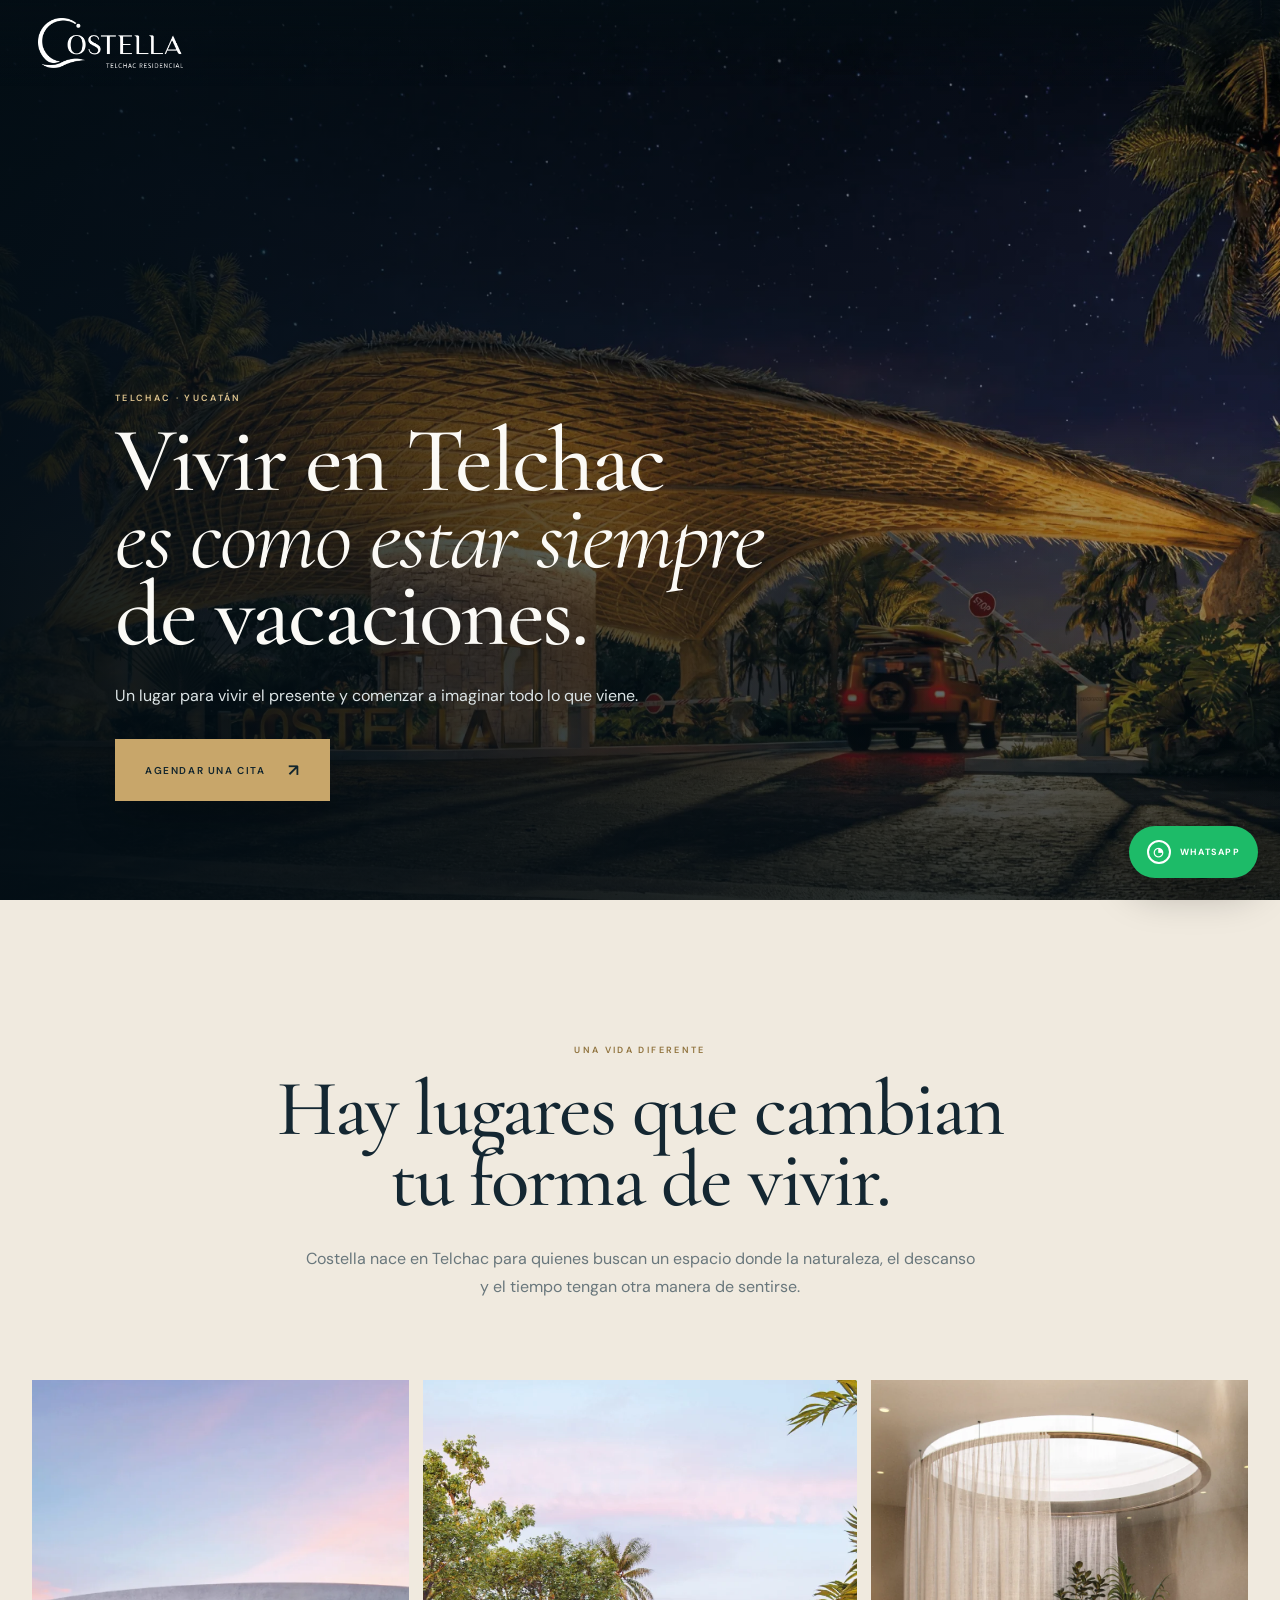
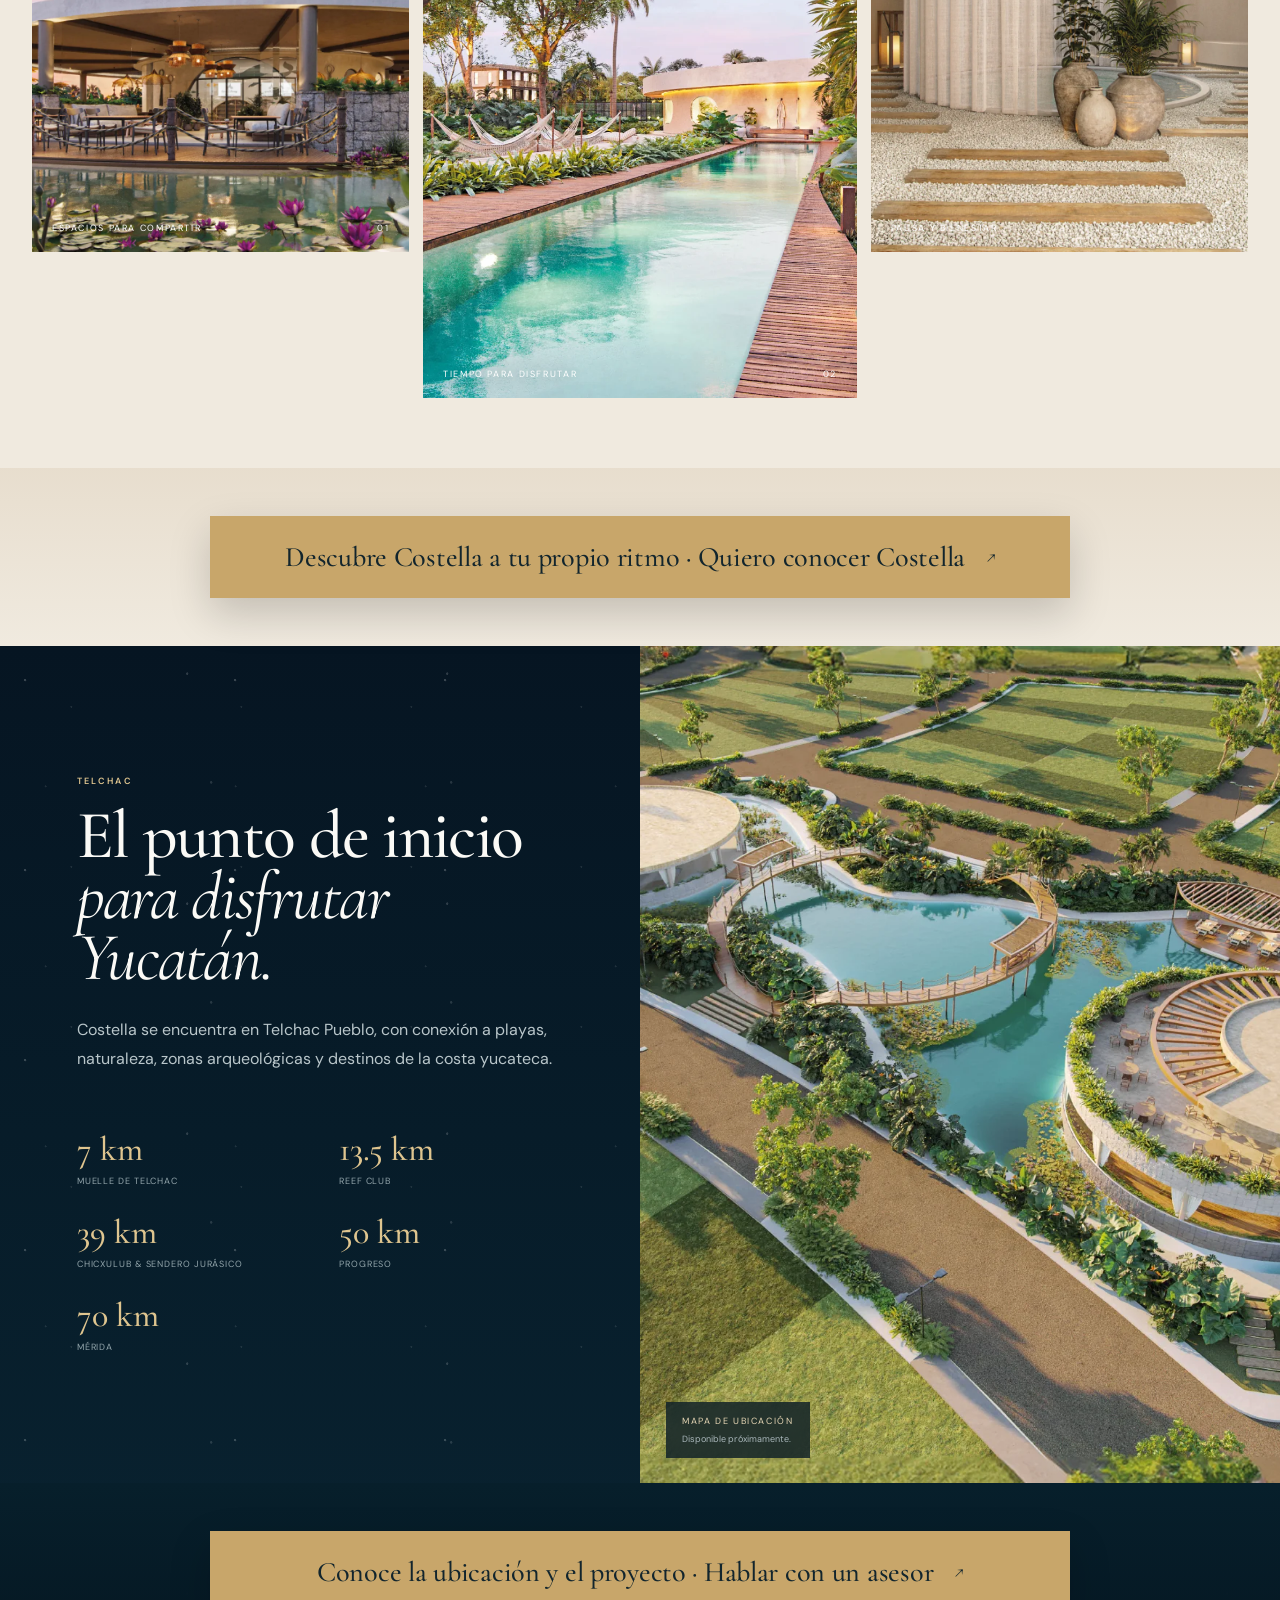
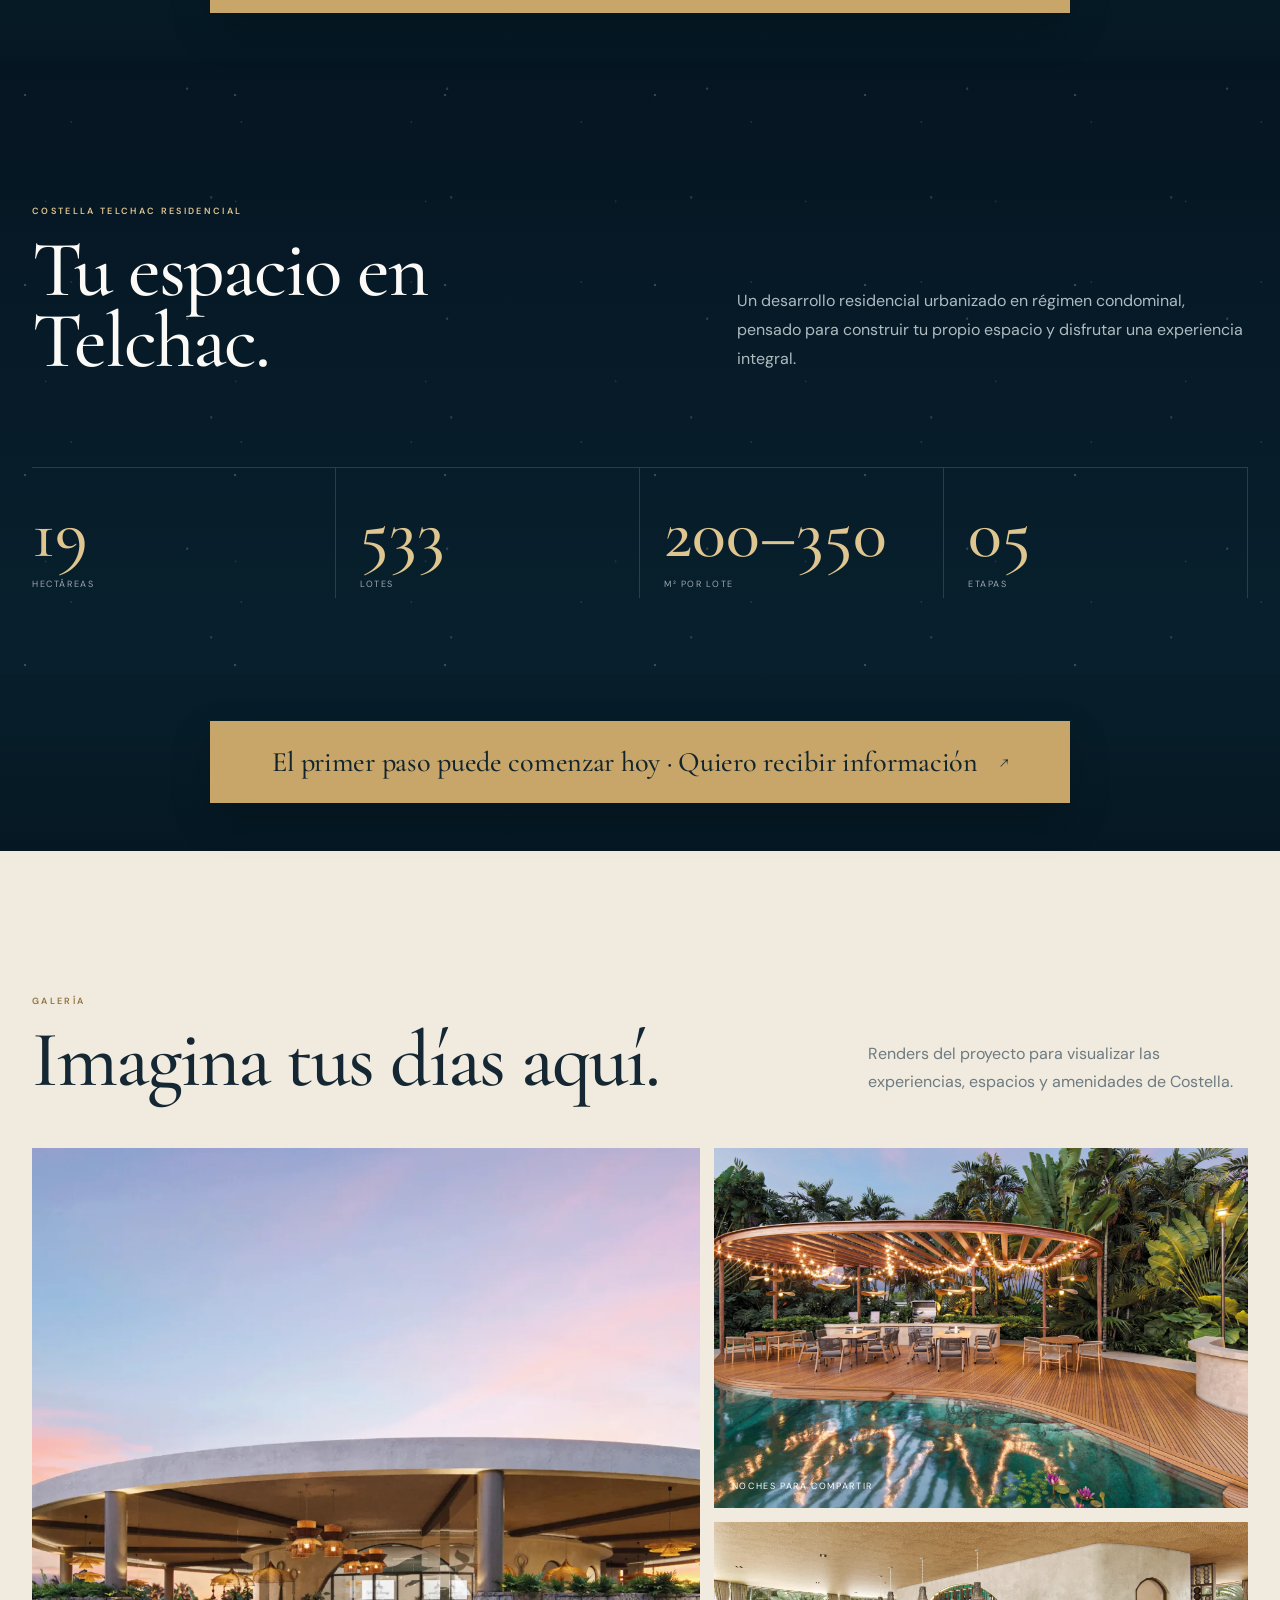
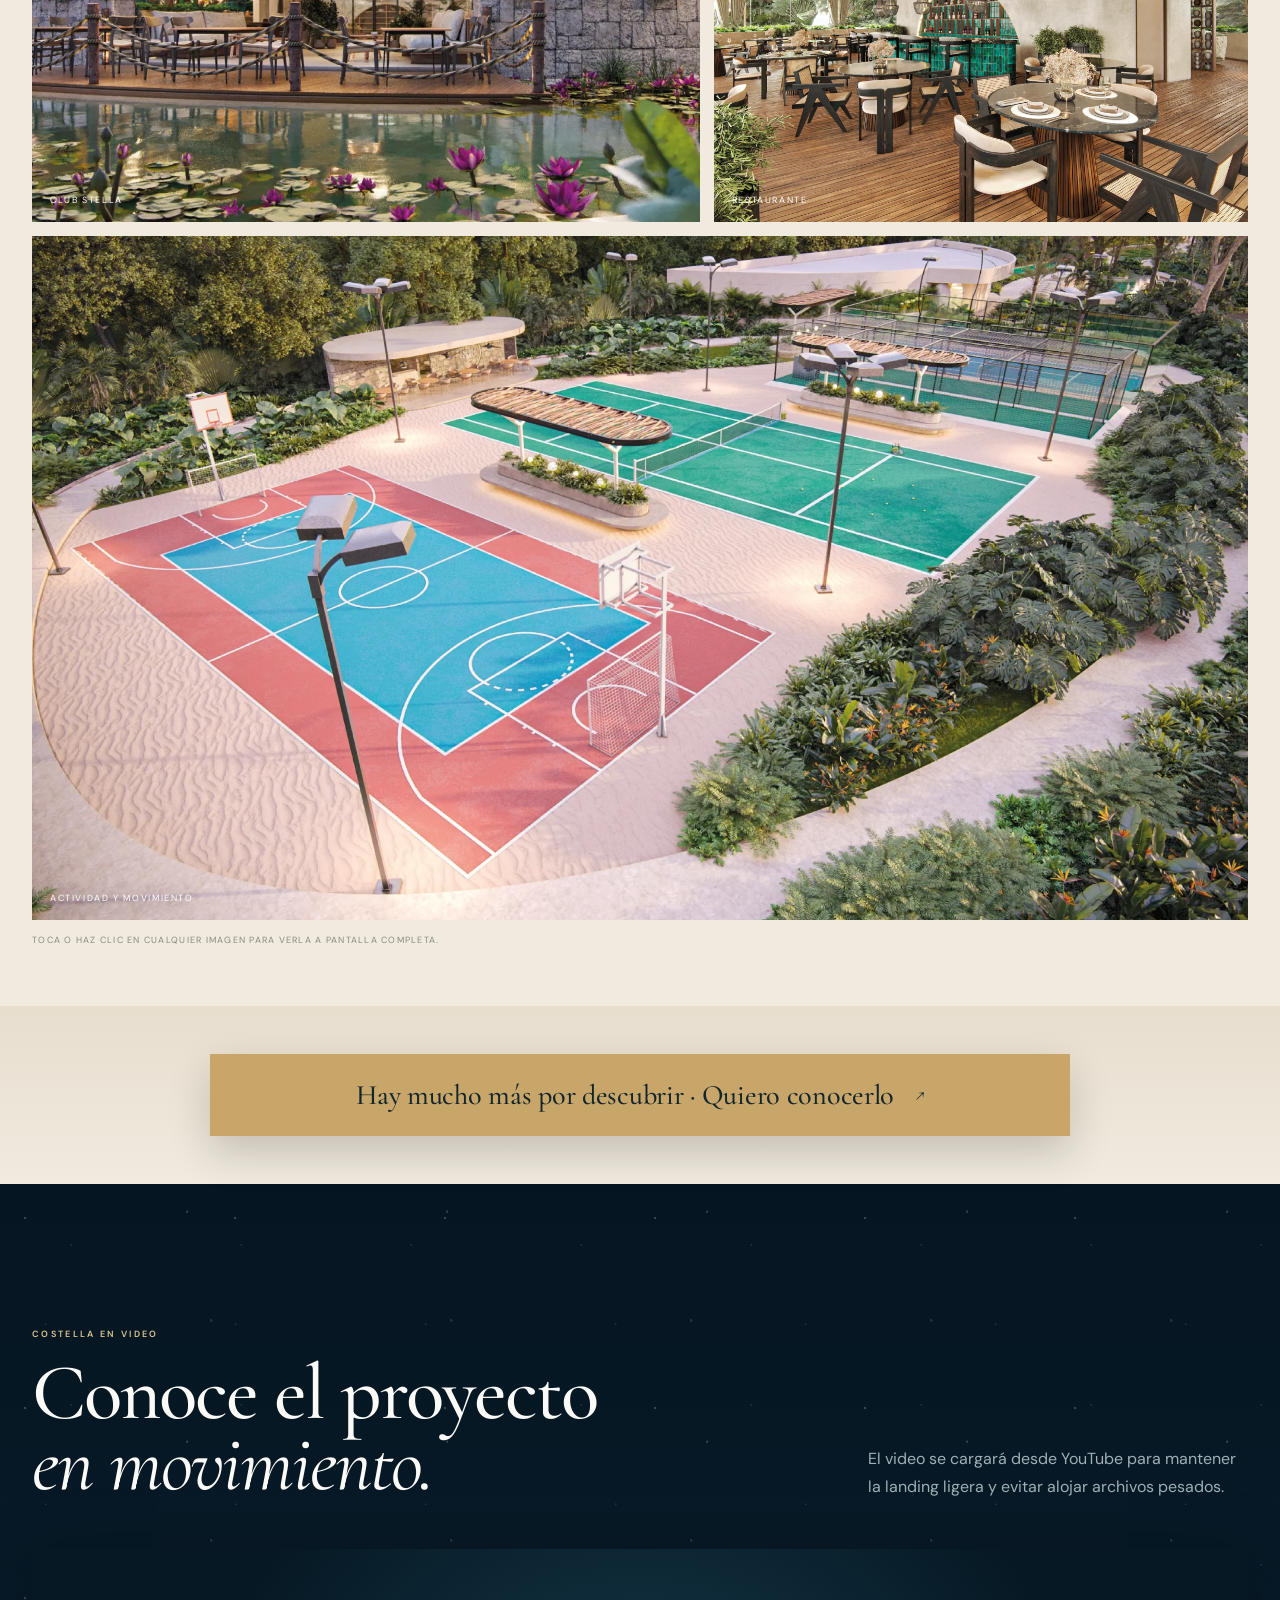
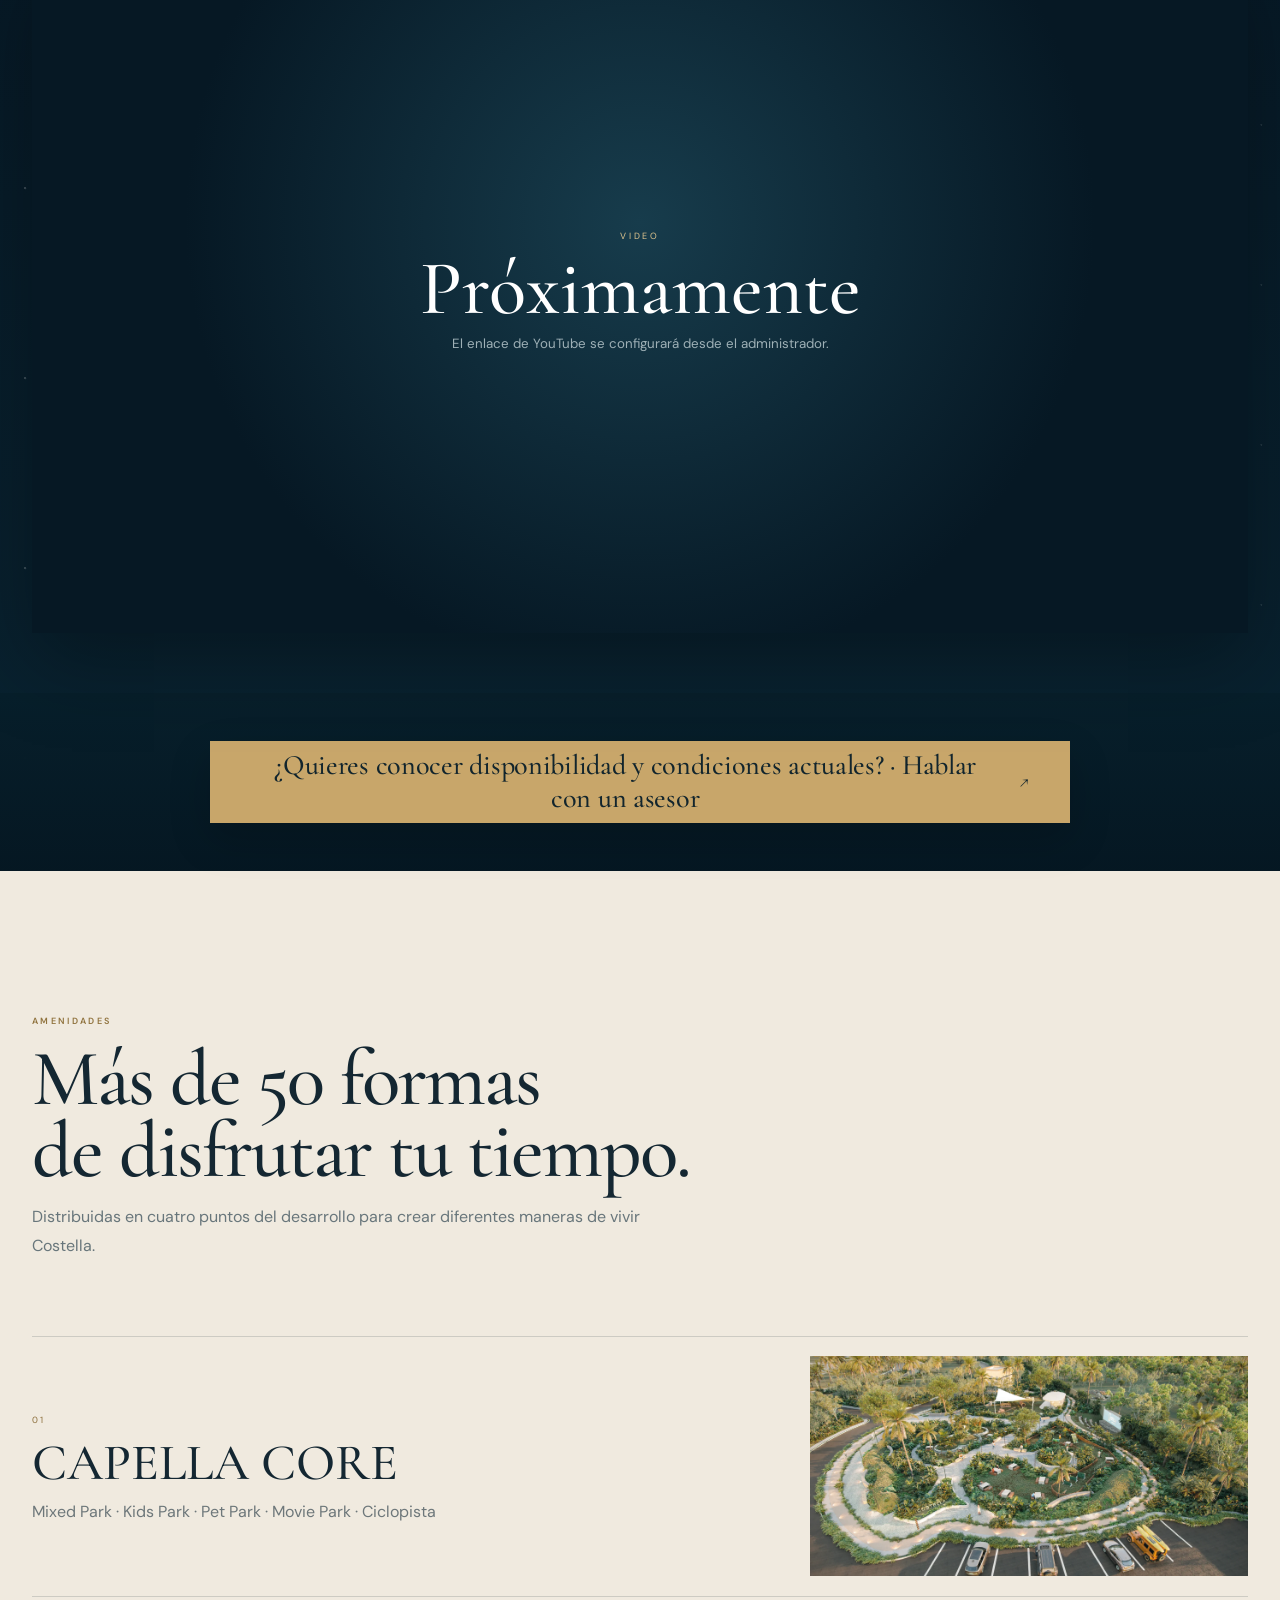
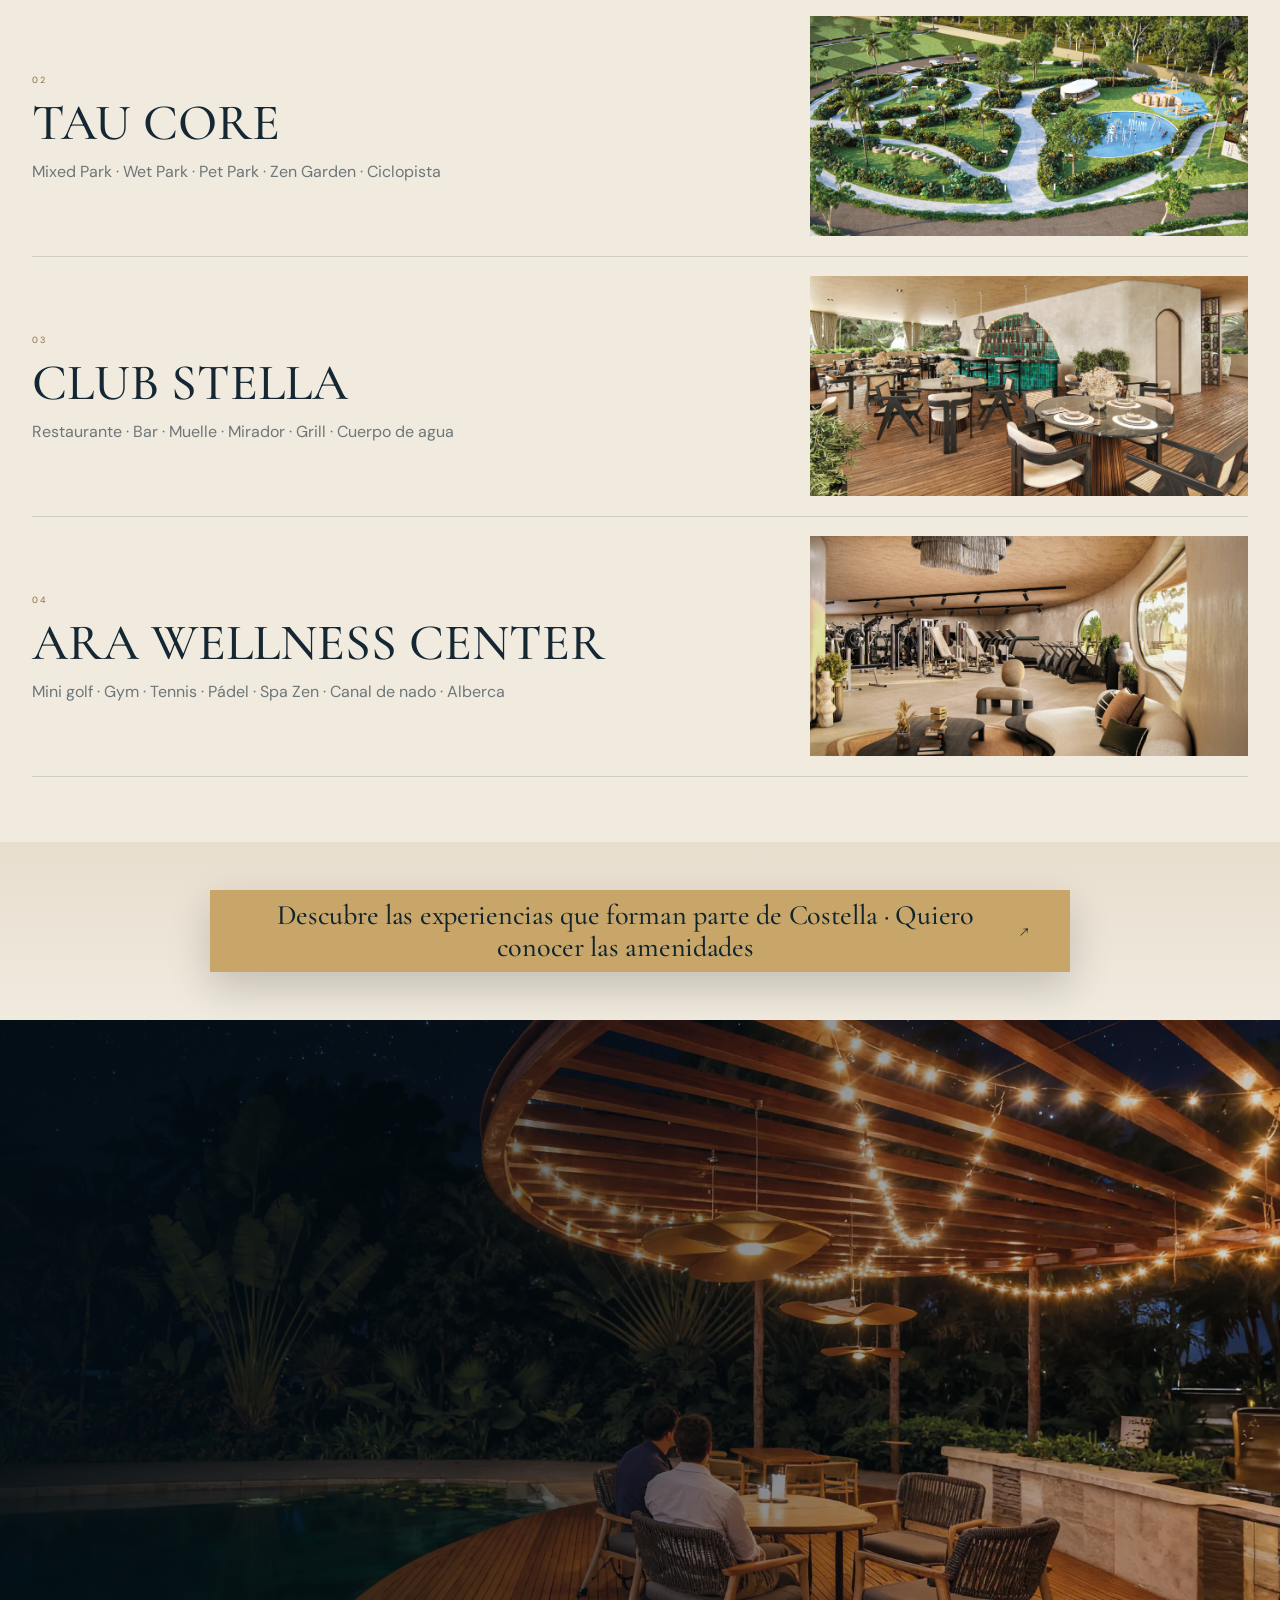
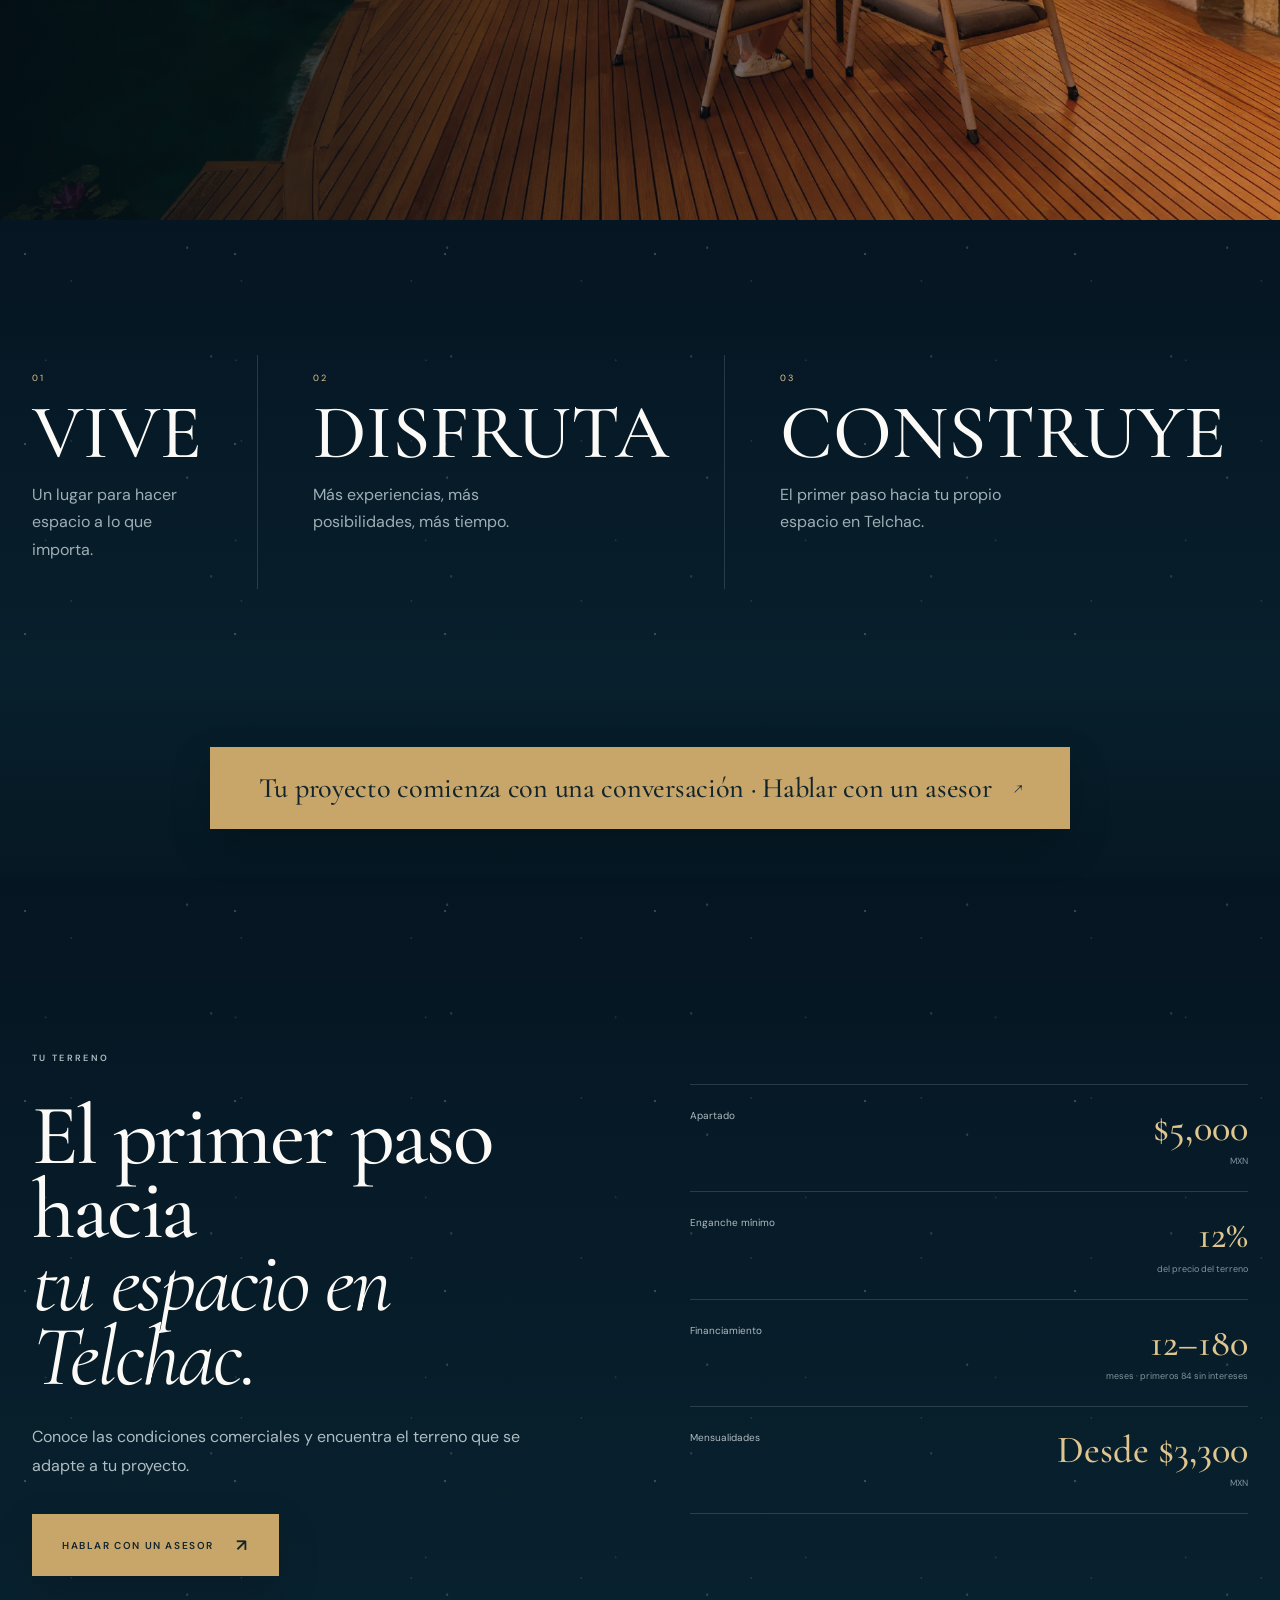
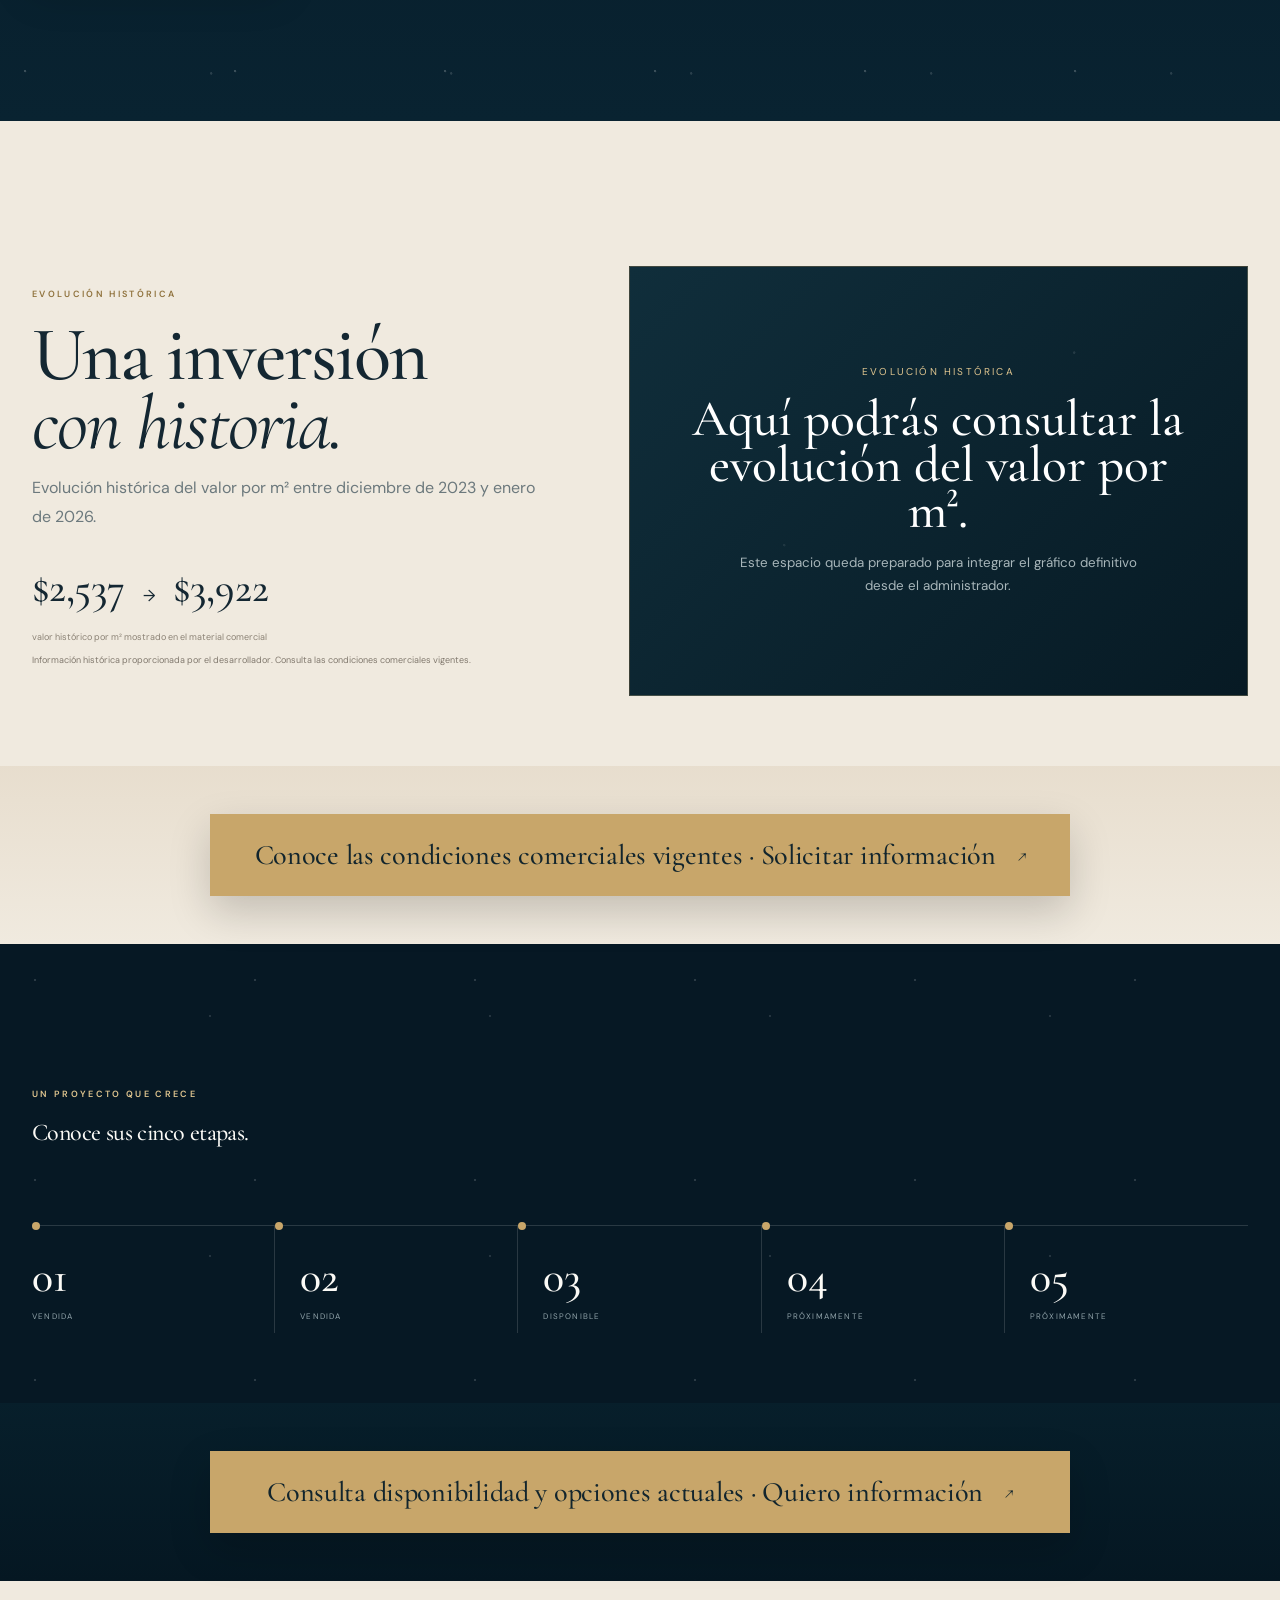
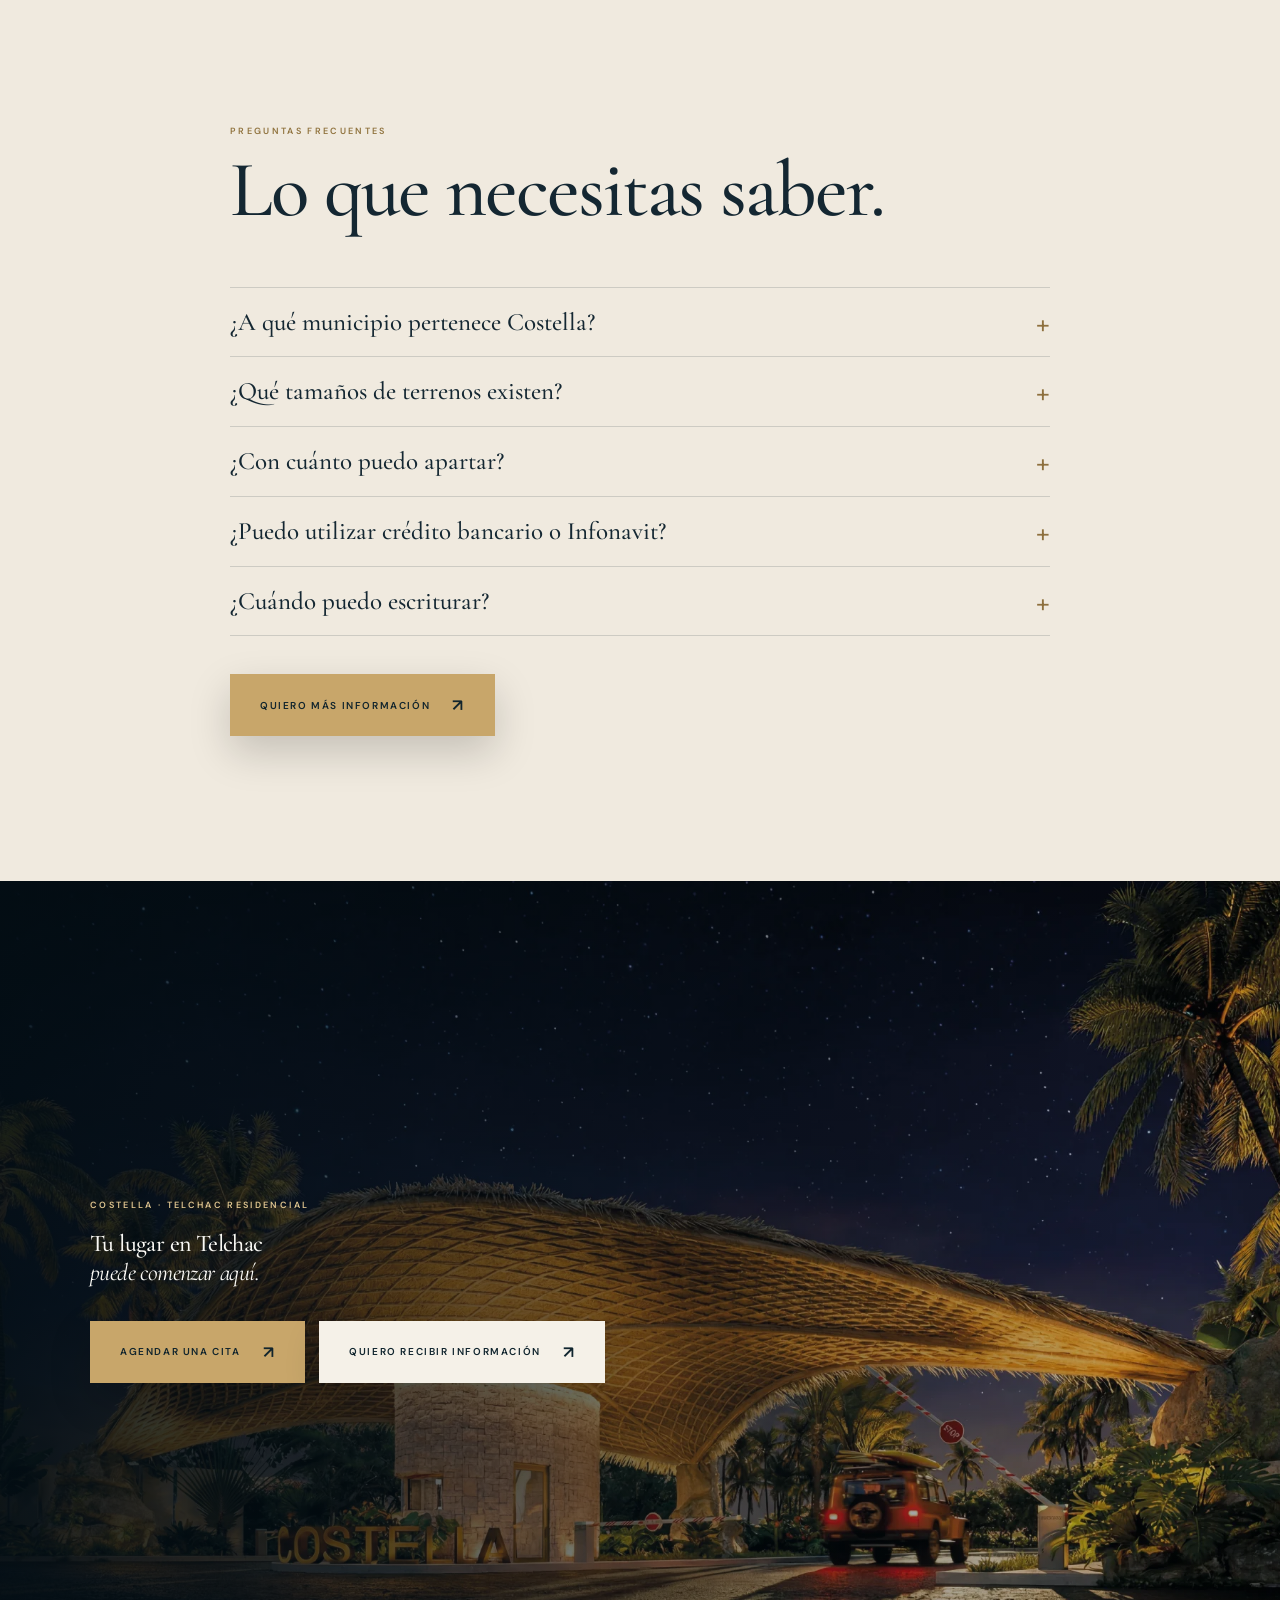
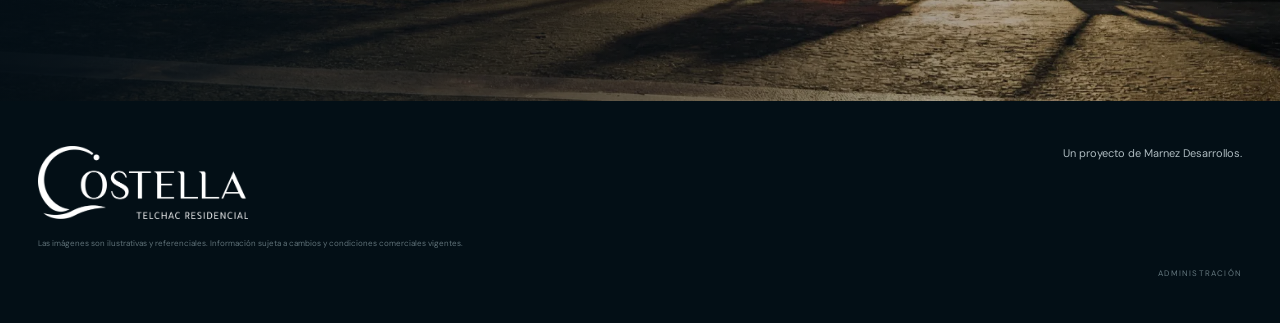
==== site/index.html @ 87e4d296 "Costella V5" ====
<!doctype html>
<html lang="es">
<head>
<meta charset="utf-8">
<meta name="viewport" content="width=device-width, initial-scale=1">
<meta name="description" content="Costella Telchac Residencial — un proyecto residencial en Telchac, Yucatán.">
<title>Costella · Telchac Residencial</title>
<link rel="preconnect" href="https://fonts.googleapis.com">
<link rel="preconnect" href="https://fonts.gstatic.com" crossorigin>
<link href="https://fonts.googleapis.com/css2?family=Cormorant+Garamond:wght@400;500;600&family=DM+Sans:wght@400;500;600&display=swap" rel="stylesheet">
<link rel="stylesheet" href="css/style.css">
</head>
<body>
<header class="site-header" id="header">
  <a class="brand-logo" href="#top" aria-label="Costella inicio"><img src="assets/brand/costella-logo-white.png" alt="Costella Telchac Residencial"></a>
</header>

<main id="top">
  <section class="hero section-night">
    <img class="hero-media" src="assets/renders/entrada-nocturna.webp" alt="Entrada de Costella al anochecer">
    <div class="hero-shade"></div>
    <div class="hero-content reveal">
      <p class="eyebrow">TELCHAC · YUCATÁN</p>
      <h1>Vivir en Telchac<br><em>es como estar siempre</em><br>de vacaciones.</h1>
      <p class="lead">Un lugar para vivir el presente y comenzar a imaginar todo lo que viene.</p>
      <button class="hero-cta js-book">AGENDAR UNA CITA <span>↗</span></button>
    </div>
    <div class="scroll-note">DESLIZA <span>↓</span></div>
  </section>

  <section class="editorial section-cream" id="intro">
    <div class="container intro-copy reveal">
      <p class="eyebrow dark">UNA VIDA DIFERENTE</p>
      <h2>Hay lugares que cambian<br>tu forma de vivir.</h2>
      <p>Costella nace en Telchac para quienes buscan un espacio donde la naturaleza, el descanso y el tiempo tengan otra manera de sentirse.</p>
    </div>
    <div class="image-strip container">
      <figure class="image-card"><img class="lightboxable" src="assets/renders/club-stella.webp" alt="Club Stella"><figcaption>ESPACIOS PARA COMPARTIR <span>01</span></figcaption></figure>
      <figure class="image-card tall"><img class="lightboxable" src="assets/renders/wet-park.webp" alt="Wet Park"><figcaption>TIEMPO PARA DISFRUTAR <span>02</span></figcaption></figure>
      <figure class="image-card"><img class="lightboxable" src="assets/renders/spa.webp" alt="Spa Zen"><figcaption>PAUSA Y BIENESTAR <span>03</span></figcaption></figure>
    </div>
    <div class="section-cta light-cta"><button class="cta-primary cta-full js-book">Descubre Costella a tu propio ritmo · Quiero conocer Costella <span>↗</span></button></div>
  </section>

  <section class="location section-night" id="telchac">
    <div class="location-copy reveal">
      <p class="eyebrow">TELCHAC</p>
      <h2>El punto de inicio<br><em>para disfrutar Yucatán.</em></h2>
      <p>Costella se encuentra en Telchac Pueblo, con conexión a playas, naturaleza, zonas arqueológicas y destinos de la costa yucateca.</p>
      <div class="distances">
        <div><strong>7 km</strong><span>Muelle de Telchac</span></div>
        <div><strong>13.5 km</strong><span>Reef Club</span></div>
        <div><strong>39 km</strong><span>Chicxulub & Sendero Jurásico</span></div>
        <div><strong>50 km</strong><span>Progreso</span></div>
        <div><strong>70 km</strong><span>Mérida</span></div>
      </div>
    </div>
    <div class="location-visual"><img class="lightboxable" src="assets/renders/club-stella-aerea.webp" alt="Vista aérea de Costella y Club Stella"><div class="pending-label">MAPA DE UBICACIÓN<br><small>Disponible próximamente.</small></div></div>
    <div class="section-cta dark-cta"><button class="cta-primary cta-full js-book">Conoce la ubicación y el proyecto · Hablar con un asesor <span>↗</span></button></div>
  </section>

  <section class="project section-night" id="costella">
    <div class="container reveal">
      <div class="project-heading"><div><p class="eyebrow">COSTELLA TELCHAC RESIDENCIAL</p><h2>Tu espacio en Telchac.</h2></div><p>Un desarrollo residencial urbanizado en régimen condominal, pensado para construir tu propio espacio y disfrutar una experiencia integral.</p></div>
      <div class="stat-grid">
        <div><strong>19</strong><span>HECTÁREAS</span></div><div><strong>533</strong><span>LOTES</span></div><div><strong>200–350</strong><span>M² POR LOTE</span></div><div><strong>05</strong><span>ETAPAS</span></div>
      </div>
    </div>
    <div class="section-cta dark-cta"><button class="cta-primary cta-full js-book">El primer paso puede comenzar hoy · Quiero recibir información <span>↗</span></button></div>
  </section>

  <section class="gallery section-cream" id="galeria">
    <div class="container reveal">
      <div class="section-head"><div><p class="eyebrow dark">GALERÍA</p><h2>Imagina tus días aquí.</h2></div><p>Renders del proyecto para visualizar las experiencias, espacios y amenidades de Costella.</p></div>
      <div class="gallery-grid">
        <figure class="gallery-item large"><img class="lightboxable" src="assets/renders/club-stella.webp" alt="Club Stella"><figcaption>CLUB STELLA</figcaption></figure>
        <figure class="gallery-item"><img class="lightboxable" src="assets/renders/grill-nocturno.webp" alt="Área de grill nocturna"><figcaption>NOCHES PARA COMPARTIR</figcaption></figure>
        <figure class="gallery-item"><img class="lightboxable" src="assets/renders/restaurante.webp" alt="Restaurante"><figcaption>RESTAURANTE</figcaption></figure>
        <figure class="gallery-item wide"><img class="lightboxable" src="assets/renders/deportes.webp" alt="Áreas deportivas"><figcaption>ACTIVIDAD Y MOVIMIENTO</figcaption></figure>
      </div>
      <p class="image-hint">Toca o haz clic en cualquier imagen para verla a pantalla completa.</p>
    </div>
    <div class="section-cta light-cta"><button class="cta-primary cta-full js-book">Hay mucho más por descubrir · Quiero conocerlo <span>↗</span></button></div>
  </section>

  <section class="video-section section-night" id="video">
    <div class="container reveal">
      <div class="section-head video-head"><div><p class="eyebrow">COSTELLA EN VIDEO</p><h2>Conoce el proyecto<br><em>en movimiento.</em></h2></div><p>El video se cargará desde YouTube para mantener la landing ligera y evitar alojar archivos pesados.</p></div>
      <div class="video-frame" id="videoFrame"><div class="video-placeholder"><span>VIDEO</span><strong>Próximamente</strong><small>El enlace de YouTube se configurará desde el administrador.</small></div><iframe id="youtubeFrame" title="Costella Telchac Residencial" loading="lazy" allow="accelerometer; autoplay; clipboard-write; encrypted-media; gyroscope; picture-in-picture; web-share" allowfullscreen hidden></iframe></div>
    </div>
    <div class="section-cta dark-cta"><button class="cta-primary cta-full js-book">¿Quieres conocer disponibilidad y condiciones actuales? · Hablar con un asesor <span>↗</span></button></div>
  </section>

  <section class="amenities section-cream" id="amenidades">
    <div class="container reveal"><p class="eyebrow dark">AMENIDADES</p><h2>Más de 50 formas<br>de disfrutar tu tiempo.</h2><p class="max-copy">Distribuidas en cuatro puntos del desarrollo para crear diferentes maneras de vivir Costella.</p>
      <div class="amenity-list">
        <article><div><span>01</span><h3>CAPELLA CORE</h3><p>Mixed Park · Kids Park · Pet Park · Movie Park · Ciclopista</p></div><img class="lightboxable" src="assets/renders/capella.webp" alt="Capella Core"></article>
        <article><div><span>02</span><h3>TAU CORE</h3><p>Mixed Park · Wet Park · Pet Park · Zen Garden · Ciclopista</p></div><img class="lightboxable" src="assets/renders/tau.webp" alt="Tau Core"></article>
        <article><div><span>03</span><h3>CLUB STELLA</h3><p>Restaurante · Bar · Muelle · Mirador · Grill · Cuerpo de agua</p></div><img class="lightboxable" src="assets/renders/restaurante.webp" alt="Club Stella restaurante"></article>
        <article><div><span>04</span><h3>ARA WELLNESS CENTER</h3><p>Mini golf · Gym · Tennis · Pádel · Spa Zen · Canal de nado · Alberca</p></div><img class="lightboxable" src="assets/renders/gym.webp" alt="Ara Wellness Center"></article>
      </div>
    </div>
    <div class="section-cta light-cta"><button class="cta-primary cta-full js-book">Descubre las experiencias que forman parte de Costella · Quiero conocer las amenidades <span>↗</span></button></div>
  </section>

  <section class="feature section-image" id="club-stella">
    <img src="assets/renders/club-nocturno.webp" alt="Club Stella de noche" class="feature-media">
    <div class="feature-overlay"></div><div class="feature-content reveal"><p class="eyebrow">CLUB STELLA</p><h2>Donde los momentos<br><em>se encuentran.</em></h2><p>Restaurante, bar, muelle, mirador, grill y un cuerpo de agua de 2,330 m².</p><button class="cta-primary js-book">QUIERO CONOCERLO <span>↗</span></button></div>
  </section>

  <section class="three-words section-night"><div class="container three-grid"><div class="word"><span>01</span><h3>VIVE</h3><p>Un lugar para hacer espacio a lo que importa.</p></div><div class="word"><span>02</span><h3>DISFRUTA</h3><p>Más experiencias, más posibilidades, más tiempo.</p></div><div class="word"><span>03</span><h3>CONSTRUYE</h3><p>El primer paso hacia tu propio espacio en Telchac.</p></div></div><div class="section-cta dark-cta"><button class="cta-primary cta-full js-book">Tu proyecto comienza con una conversación · Hablar con un asesor <span>↗</span></button></div></section>

  <section class="commercial section-night" id="terreno"><div class="container commercial-grid"><div class="reveal"><p class="eyebrow">TU TERRENO</p><h2>El primer paso hacia<br><em>tu espacio en Telchac.</em></h2><p>Conoce las condiciones comerciales y encuentra el terreno que se adapte a tu proyecto.</p><button class="cta-primary js-book">HABLAR CON UN ASESOR <span>↗</span></button></div><div class="commercial-data reveal"><div><span>Apartado</span><strong>$5,000</strong><small>MXN</small></div><div><span>Enganche mínimo</span><strong>12%</strong><small>del precio del terreno</small></div><div><span>Financiamiento</span><strong>12–180</strong><small>meses · primeros 84 sin intereses</small></div><div><span>Mensualidades</span><strong>Desde $3,300</strong><small>MXN</small></div></div></div></section>

  <section class="history-section section-cream"><div class="container history-grid"><div class="reveal"><p class="eyebrow dark">EVOLUCIÓN HISTÓRICA</p><h2>Una inversión<br><em>con historia.</em></h2><p>Evolución histórica del valor por m² entre diciembre de 2023 y enero de 2026.</p><div class="history-values"><strong>$2,537</strong><span>→</span><strong>$3,922</strong><small>valor histórico por m² mostrado en el material comercial</small></div><p class="disclaimer">Información histórica proporcionada por el desarrollador. Consulta las condiciones comerciales vigentes.</p></div><div class="history-visual"><span>EVOLUCIÓN HISTÓRICA</span><strong>Aquí podrás consultar la evolución del valor por m².</strong><small>Este espacio queda preparado para integrar el gráfico definitivo desde el administrador.</small></div></div><div class="section-cta light-cta"><button class="cta-primary cta-full js-book">Conoce las condiciones comerciales vigentes · Solicitar información <span>↗</span></button></div></section>

  <section class="stages section-night"><div class="container reveal"><p class="eyebrow">UN PROYECTO QUE CRECE</p><h2>Conoce sus cinco etapas.</h2><div class="stage-line"><div><b>01</b><span>VENDIDA</span></div><div><b>02</b><span>VENDIDA</span></div><div><b>03</b><span>DISPONIBLE</span></div><div><b>04</b><span>PRÓXIMAMENTE</span></div><div><b>05</b><span>PRÓXIMAMENTE</span></div></div></div><div class="section-cta dark-cta"><button class="cta-primary cta-full js-book">Consulta disponibilidad y opciones actuales · Quiero información <span>↗</span></button></div></section>

  <section class="faq section-cream"><div class="container faq-inner"><p class="eyebrow dark">PREGUNTAS FRECUENTES</p><h2>Lo que necesitas saber.</h2><div class="faq-list">
    <details><summary>¿A qué municipio pertenece Costella?</summary><p>Al municipio de Telchac Pueblo.</p></details>
    <details><summary>¿Qué tamaños de terrenos existen?</summary><p>Desde 200 m² hasta 350 m².</p></details>
    <details><summary>¿Con cuánto puedo apartar?</summary><p>El apartado indicado en el material es de $5,000 MXN.</p></details>
    <details><summary>¿Puedo utilizar crédito bancario o Infonavit?</summary><p>El documento indica que la adquisición se realiza con recursos propios o mediante el financiamiento del proyecto.</p></details>
    <details><summary>¿Cuándo puedo escriturar?</summary><p>Una vez liquidado el terreno, de acuerdo con la información proporcionada.</p></details>
  </div><button class="cta-primary navy-cta js-book">QUIERO MÁS INFORMACIÓN <span>↗</span></button></div></section>

  <section class="closing section-image"><img src="assets/renders/entrada-nocturna.webp" alt="Entrada de Costella de noche" class="feature-media"><div class="feature-overlay"></div><div class="feature-content reveal"><p class="eyebrow">COSTELLA · TELCHAC RESIDENCIAL</p><h2>Tu lugar en Telchac<br><em>puede comenzar aquí.</em></h2><div class="closing-actions"><button class="cta-primary js-book">AGENDAR UNA CITA <span>↗</span></button><button class="cta-secondary js-book">QUIERO RECIBIR INFORMACIÓN <span>↗</span></button></div></div></section>
</main>

<footer class="footer"><div><img src="assets/brand/costella-logo-white.png" alt="Costella Telchac Residencial" class="footer-logo"></div><p>Un proyecto de Marnez Desarrollos.</p><small>Las imágenes son ilustrativas y referenciales. Información sujeta a cambios y condiciones comerciales vigentes.</small><a class="admin-link" href="admin.html">Administración</a></footer>
<a class="floating-whatsapp" id="floatingWhatsapp" href="#" target="_blank" rel="noopener" aria-label="Contactar por WhatsApp"><span class="wa-icon">◔</span><span>WHATSAPP</span></a>

<div class="lightbox" id="lightbox" aria-hidden="true"><button class="lightbox-close" type="button" aria-label="Cerrar">×</button><img id="lightboxImage" src="" alt=""><p id="lightboxCaption"></p></div>
<div class="modal" id="leadModal" aria-hidden="true"><div class="modal-backdrop" onclick="closeLead()"></div><div class="modal-card"><button class="modal-close" onclick="closeLead()">×</button><div id="leadFormView"><p class="eyebrow dark">TU SIGUIENTE PASO</p><h2>Conoce Costella.</h2><p>Déjanos tus datos y un asesor podrá orientarte sobre disponibilidad, condiciones y opciones de financiamiento.</p><form id="leadForm"><label>Nombre completo<input required name="name" autocomplete="name"></label><label>WhatsApp<input required name="phone" type="tel" autocomplete="tel"></label><label>Email<input required name="email" type="email" autocomplete="email"></label><label>¿Qué buscas?<select name="interest"><option>Invertir</option><option>Construir mi hogar</option><option>Casa de descanso</option><option>Quiero conocer</option></select></label><label>¿Cuándo te gustaría avanzar?<select name="timing"><option>Estoy explorando</option><option>Este mes</option><option>1–3 meses</option><option>3–6 meses</option></select></label><button class="btn btn-navy" type="submit">CONTINUAR</button></form></div><div id="successView" hidden><p class="eyebrow dark">REGISTRO RECIBIDO</p><h2>Tu siguiente paso comienza aquí.</h2><p>Ahora puedes solicitar una videollamada o pedir que un asesor te contacte.</p><div class="stack-actions"><a class="btn btn-navy" id="bookingLink" href="#" target="_blank" rel="noopener">AGENDAR VIDEOLLAMADA</a><a class="btn btn-outline" id="whatsappLink" href="#" target="_blank" rel="noopener">QUIERO QUE ME CONTACTEN</a></div></div></div></div>
<script src="js/config.js"></script><script src="js/main.js"></script>
</body>
</html>
---- site/css/style.css ----
:root{--night:#061824;--night-2:#0a2533;--night-3:#103443;--cream:#f0eadf;--cream-2:#e7ddcd;--gold:#c8a66a;--gold-2:#dfc58f;--ink:#142732;--muted:#78868c;--white:#fbfaf6;--line:rgba(255,255,255,.14);--line-dark:rgba(20,39,50,.16);--serif:'Cormorant Garamond',serif;--sans:'DM Sans',sans-serif;--max:1240px}
*{box-sizing:border-box}html{scroll-behavior:smooth;overflow-x:hidden}body{margin:0;background:var(--night);color:var(--white);font-family:var(--sans);overflow-x:hidden}img{max-width:100%;display:block}button,a{font:inherit}button{cursor:pointer}a{text-decoration:none;color:inherit}.section-night{background-color:var(--night);background-image:radial-gradient(circle at 12% 18%,rgba(255,255,255,.20) 0 1px,transparent 1.4px),radial-gradient(circle at 72% 12%,rgba(255,255,255,.16) 0 1px,transparent 1.4px),radial-gradient(circle at 42% 38%,rgba(255,255,255,.10) 0 .8px,transparent 1.2px),radial-gradient(circle at 88% 62%,rgba(255,255,255,.13) 0 1px,transparent 1.5px),radial-gradient(circle at 24% 78%,rgba(255,255,255,.10) 0 .8px,transparent 1.2px),linear-gradient(180deg,#061522 0%,#071c29 48%,#092331 100%);background-size:210px 190px,260px 230px,170px 160px,240px 220px,190px 180px,100% 100%;color:var(--white)}.section-cream{background:var(--cream);color:var(--ink)}.container{width:min(1240px,calc(100% - 64px));margin-inline:auto}.site-header{position:fixed;z-index:60;inset:0 0 auto;height:86px;padding:18px 38px;display:flex;align-items:center;background:linear-gradient(180deg,rgba(4,14,21,.72),transparent);pointer-events:none}.brand-logo{pointer-events:auto;display:block;width:145px}.brand-logo img{width:100%;height:auto}.hero{min-height:100svh;position:relative;display:grid;place-items:end start;overflow:hidden}.hero-media,.feature-media{position:absolute;inset:0;width:100%;height:100%;object-fit:cover}.hero-media{object-position:center 55%}.hero-shade{position:absolute;inset:0;background:linear-gradient(90deg,rgba(3,14,21,.92) 0%,rgba(3,14,21,.58) 45%,rgba(3,14,21,.18) 100%),linear-gradient(0deg,rgba(3,14,21,.72),transparent 52%)}.hero-content{position:relative;z-index:2;width:min(1050px,calc(100% - 64px));margin:0 auto 11vh}.eyebrow{margin:0 0 18px;font:600 9px/1.2 var(--sans);letter-spacing:.26em;text-transform:uppercase;color:var(--gold-2)}.eyebrow.dark{color:#90733e}.hero h1,h2,.feature h2{font-family:var(--serif);font-weight:500;letter-spacing:-.025em;margin:0}.hero h1{font-size:clamp(58px,7.2vw,108px);line-height:.84;max-width:950px}.hero h1 em,h2 em{font-weight:400}.lead{max-width:560px;margin:28px 0 30px;font-size:16px;line-height:1.7;color:#dce4e6}.hero-cta,.cta-primary,.cta-secondary,.btn{border:0;display:inline-flex;align-items:center;justify-content:center;gap:22px;min-height:62px;padding:0 30px;font:600 10px var(--sans);letter-spacing:.16em;text-transform:uppercase}.hero-cta,.cta-primary{background:var(--gold);color:#12252d;box-shadow:0 16px 42px rgba(0,0,0,.18);transition:.25s}.hero-cta:hover,.cta-primary:hover{transform:translateY(-3px);background:var(--gold-2)}.hero-cta span,.cta-primary span,.cta-secondary span{font-size:17px}.scroll-note{position:absolute;right:38px;bottom:30px;z-index:2;font-size:9px;letter-spacing:.2em;color:#cbd4d7}.editorial{padding:145px 0 0}.intro-copy{text-align:center;max-width:820px}.intro-copy h2,.project h2,.gallery h2,.video-head h2,.amenities h2,.history-grid h2,.faq h2{font-size:clamp(50px,6.2vw,84px);line-height:.9}.intro-copy>p:last-child{max-width:680px;margin:28px auto 0;color:#69777c;font-size:16px;line-height:1.8}.image-strip{display:grid;grid-template-columns:1fr 1.15fr 1fr;gap:14px;margin-top:78px}.image-card{position:relative;margin:0;overflow:hidden;aspect-ratio:4/5;background:#d7cdbc}.image-card.tall{aspect-ratio:4/5.7}.image-card img{width:100%;height:100%;object-fit:cover;transition:transform .8s}.image-card:hover img{transform:scale(1.035)}.image-card figcaption{position:absolute;left:20px;right:20px;bottom:18px;color:#fff;text-shadow:0 2px 16px rgba(0,0,0,.4);font-size:9px;letter-spacing:.18em}.image-card figcaption span{float:right}.section-cta{display:flex;align-items:center;justify-content:center;gap:35px;padding:48px max(32px,7vw);margin-top:70px}.section-cta .cta-full{width:min(860px,100%);min-height:82px;padding:0 42px;text-align:center;white-space:normal;line-height:1.15;font:500 clamp(22px,2.2vw,31px)/1.15 var(--serif);letter-spacing:-.01em;text-transform:none}.light-cta{background:linear-gradient(180deg,rgba(231,221,205,.96),rgba(240,234,223,.98));color:var(--ink)}.dark-cta{background:linear-gradient(180deg,rgba(7,31,43,.98),rgba(5,23,34,.98));color:var(--white)}.location{display:grid;grid-template-columns:minmax(0,1fr) minmax(0,1fr)}.location-copy{padding:130px clamp(32px,6vw,105px);align-self:center}.location-copy h2{font-size:clamp(50px,5.3vw,78px);line-height:.9}.location-copy>p:not(.eyebrow){max-width:570px;color:#b9c6ca;line-height:1.8;margin:28px 0 0}.distances{display:grid;grid-template-columns:repeat(2,minmax(0,1fr));gap:25px 38px;margin-top:55px}.distances strong{display:block;font:500 34px var(--serif);color:var(--gold-2)}.distances span{display:block;margin-top:5px;color:#93a5ab;font-size:9px;letter-spacing:.1em;text-transform:uppercase}.location-visual{min-height:680px;position:relative;overflow:hidden;background:#0c2a38}.location-visual>img{width:100%;height:100%;object-fit:cover}.pending-label{position:absolute;left:26px;bottom:25px;padding:13px 16px;background:rgba(6,24,36,.78);backdrop-filter:blur(8px);font-size:9px;letter-spacing:.18em;color:#e6d6b5}.pending-label small{display:block;margin-top:6px;color:#a9b7bb;letter-spacing:0;font-size:9px;text-transform:none}.location>.section-cta{grid-column:1/-1;margin-top:0}.project{padding:145px 0 0}.project-heading{display:grid;grid-template-columns:1.1fr .9fr;gap:80px;align-items:end}.project-heading>p{max-width:520px;color:#aebcc1;line-height:1.8;margin:0 0 4px}.stat-grid{display:grid;grid-template-columns:repeat(4,minmax(0,1fr));margin-top:90px;border-top:1px solid var(--line)}.stat-grid div{padding:34px 22px 8px 0;border-right:1px solid var(--line)}.stat-grid div+div{padding-left:24px}.stat-grid strong{display:block;font:500 clamp(48px,5.5vw,76px)/.9 var(--serif);color:var(--gold-2)}.stat-grid span{display:block;margin-top:12px;color:#9aaab0;font-size:9px;letter-spacing:.18em}.project .section-cta{margin-top:75px}.gallery{padding:145px 0 0}.section-head{display:flex;align-items:end;justify-content:space-between;gap:70px;margin-bottom:52px}.section-head>p{max-width:380px;color:#6d7b80;line-height:1.75;margin:0}.gallery-grid{display:grid;grid-template-columns:1.25fr 1fr;grid-template-rows:360px 300px;gap:14px}.gallery-item{position:relative;margin:0;overflow:hidden;background:#d7cdbc}.gallery-item.large{grid-row:span 2}.gallery-item.wide{grid-column:span 2}.gallery-item img{width:100%;height:100%;object-fit:cover;transition:transform .8s}.gallery-item:hover img{transform:scale(1.035)}.gallery-item figcaption{position:absolute;left:18px;bottom:16px;color:#fff;font-size:9px;letter-spacing:.18em;text-shadow:0 2px 15px #0008}.image-hint{margin:14px 0 0;color:#8b8b80;font-size:9px;letter-spacing:.14em;text-transform:uppercase}.gallery .section-cta{margin-top:60px}.video-section{padding:145px 0 0}.video-head{margin-bottom:48px}.video-head>p{color:#9fb0b6}.video-frame{aspect-ratio:16/9;position:relative;overflow:hidden;background:#030b10;box-shadow:0 28px 80px rgba(0,0,0,.3)}.video-frame iframe{position:absolute;inset:0;width:100%;height:100%;border:0}.video-placeholder{position:absolute;inset:0;display:grid;place-items:center;align-content:center;text-align:center;background:radial-gradient(circle at 50% 40%,#173c4c 0,#061824 62%);color:#fff}.video-placeholder span{font-size:9px;letter-spacing:.3em;color:var(--gold-2)}.video-placeholder strong{font:500 clamp(50px,6vw,82px)/.9 var(--serif);margin:12px 0}.video-placeholder small{color:#9eb0b6}.video-section .section-cta{margin-top:60px}.amenities{padding:145px 0 0}.max-copy{max-width:650px;color:#68767b;font-size:16px;line-height:1.8}.amenity-list{margin-top:75px;border-top:1px solid var(--line-dark)}.amenity-list article{display:grid;grid-template-columns:1fr 36%;min-height:260px;align-items:center;border-bottom:1px solid var(--line-dark);gap:50px}.amenity-list article>div{padding:38px 0}.amenity-list span{color:#8d703d;font-size:9px;letter-spacing:.18em}.amenity-list h3{font:500 clamp(38px,4vw,52px)/.9 var(--serif);margin:12px 0}.amenity-list p{max-width:600px;color:#6d777a;line-height:1.7;margin:0}.amenity-list img{width:100%;height:220px;object-fit:cover;transition:transform .8s}.amenity-list article:hover img{transform:scale(1.025)}.amenities .section-cta{margin-top:65px}.section-image{min-height:800px;position:relative;display:grid;align-items:center;overflow:hidden}.feature-overlay{position:absolute;inset:0;background:linear-gradient(90deg,rgba(3,14,21,.9),rgba(3,14,21,.48) 55%,rgba(3,14,21,.16))}.feature-content{position:relative;z-index:2;width:min(1100px,calc(100% - 64px));margin:auto}.feature h2{font-size:clamp(62px,7.4vw,112px);line-height:.84}.feature-content>p:not(.eyebrow){max-width:550px;color:#e0e6e7;line-height:1.8;margin:28px 0 30px}.three-words{padding:135px 0 0}.three-grid{display:grid;grid-template-columns:repeat(3,1fr)}.word{padding:10px 55px;border-left:1px solid var(--line)}.word:first-child{border-left:0;padding-left:0}.word span{font-size:9px;letter-spacing:.2em;color:var(--gold-2)}.word h3{font:500 clamp(58px,6vw,82px)/.85 var(--serif);margin:14px 0}.word p{max-width:250px;color:#9eafb5;line-height:1.7}.three-words .section-cta{margin-top:110px}.commercial{padding:145px 0}.commercial-grid{display:grid;grid-template-columns:1fr 1fr;gap:100px;align-items:center}.commercial h2{font-size:clamp(56px,6.7vw,94px);line-height:.86}.commercial p{max-width:540px;color:#aebdc2;line-height:1.8;margin:28px 0 34px}.commercial-data{border-top:1px solid var(--line)}.commercial-data>div{display:grid;grid-template-columns:1fr auto;gap:8px;padding:24px 0;border-bottom:1px solid var(--line)}.commercial-data span{color:#aebcc1;font-size:10px}.commercial-data strong{font:500 clamp(28px,3vw,40px)/1 var(--serif);color:var(--gold-2);text-align:right}.commercial-data small{grid-column:2;color:#7f969e;font-size:9px;text-align:right}.history-section{padding:145px 0 0}.history-grid{display:grid;grid-template-columns:.9fr 1.1fr;gap:90px;align-items:center}.history-grid h2{font-size:clamp(56px,6vw,84px)}.history-grid p{max-width:560px;color:#6c797d;line-height:1.8}.history-values{display:flex;gap:18px;align-items:baseline;flex-wrap:wrap;margin-top:30px}.history-values strong{font:500 42px var(--serif)}.history-values small{width:100%;font-size:9px;color:#8b8275}.disclaimer{font-size:9px!important;color:#81796e!important}.history-visual{min-height:430px;border:1px solid rgba(200,166,106,.28);background:radial-gradient(circle at 72% 20%,rgba(255,255,255,.10) 0 1px,transparent 1.5px),radial-gradient(circle at 25% 65%,rgba(255,255,255,.08) 0 1px,transparent 1.5px),linear-gradient(135deg,#102e3b,#071a24);display:grid;place-items:center;align-content:center;text-align:center;padding:50px;color:#fff}.history-visual span{font-size:10px;letter-spacing:.22em;color:var(--gold-2)}.history-visual strong{font:500 clamp(38px,4vw,58px)/.9 var(--serif);max-width:580px;margin:18px 0}.history-visual small{max-width:420px;color:#a8b6ba;line-height:1.7}.history-section .section-cta{margin-top:70px}.stages{padding:145px 0 0;background-image:radial-gradient(circle at 16% 18%,rgba(255,255,255,.15) 0 1px,transparent 1.4px),radial-gradient(circle at 75% 30%,rgba(255,255,255,.12) 0 1px,transparent 1.4px);background-size:220px 200px,280px 240px}.stage-line{display:grid;grid-template-columns:repeat(5,1fr);margin-top:78px;border-top:1px solid var(--line)}.stage-line>div{position:relative;padding:24px 0 12px}.stage-line>div:not(:last-child){border-right:1px solid var(--line)}.stage-line>div+div{padding-left:25px}.stage-line>div:before{content:'';position:absolute;top:-4px;left:0;width:8px;height:8px;border-radius:50%;background:var(--gold)}.stage-line b{display:block;font:500 44px var(--serif)}.stage-line span{display:block;margin-top:7px;color:#91a3aa;font-size:8px;letter-spacing:.15em}.stages .section-cta{margin-top:70px}.faq{padding:145px 0}.faq-inner{max-width:820px}.faq-list{margin:60px 0 38px;border-top:1px solid var(--line-dark)}.faq details{border-bottom:1px solid var(--line-dark);padding:20px 0}.faq summary{cursor:pointer;list-style:none;font:500 25px/1.15 var(--serif)}.faq summary::-webkit-details-marker{display:none}.faq summary:after{content:'+';float:right;font:400 25px var(--sans);color:#8e703e}.faq details[open] summary:after{content:'−'}.faq details p{max-width:680px;color:#6e7a7e;line-height:1.7;margin:14px 0 4px}.closing{min-height:820px}.closing-actions{display:flex;gap:14px;flex-wrap:wrap;margin-top:34px}.cta-secondary{background:#f5f1e8;color:#10252e;box-shadow:0 14px 35px rgba(0,0,0,.15)}.cta-secondary:hover{transform:translateY(-3px)}.footer{display:grid;grid-template-columns:1fr 1fr;gap:18px;padding:45px 38px;background:#030f16;color:#93a3a8}.footer-logo{width:min(210px,100%);height:auto}.footer p{text-align:right;margin:0;color:#aebbc0;font-size:11px}.footer small{grid-column:1/-1;color:#607279;font-size:8px;line-height:1.6}.admin-link{grid-column:2;text-align:right;color:#64777e;font-size:8px;letter-spacing:.15em;text-transform:uppercase}.floating-whatsapp{position:fixed;z-index:80;right:22px;bottom:22px;display:flex;align-items:center;gap:9px;background:#1dbb68;color:#fff;padding:14px 18px;border-radius:999px;box-shadow:0 14px 40px rgba(0,0,0,.28);font-size:9px;font-weight:700;letter-spacing:.14em}.floating-whatsapp:hover{transform:translateY(-2px)}.wa-icon{width:24px;height:24px;border:2px solid #fff;border-radius:50%;display:grid;place-items:center;font-size:12px}.lightbox{position:fixed;z-index:200;inset:0;display:none;align-items:center;justify-content:center;padding:35px;background:rgba(2,10,15,.97);backdrop-filter:blur(10px)}.lightbox.open{display:flex}.lightbox img{max-width:94vw;max-height:88vh;width:auto;height:auto;object-fit:contain}.lightbox-close{position:absolute;right:22px;top:12px;border:0;background:transparent;color:#fff;font-size:45px}.lightbox p{position:absolute;bottom:18px;color:#c8d1d4;font-size:8px;letter-spacing:.16em;text-transform:uppercase}.modal{display:none;position:fixed;z-index:300;inset:0}.modal.open{display:block}.modal-backdrop{position:absolute;inset:0;background:rgba(2,12,17,.86);backdrop-filter:blur(9px)}.modal-card{position:relative;width:min(560px,calc(100% - 28px));max-height:90svh;overflow:auto;margin:5vh auto;background:var(--cream);color:var(--ink);padding:46px;border-top:3px solid var(--gold);box-shadow:0 30px 100px #0008}.modal-close{position:absolute;right:17px;top:9px;border:0;background:none;color:var(--ink);font-size:31px}.modal-card h2{font-size:clamp(50px,6vw,70px);line-height:.88}.modal-card>p{color:#68777c;line-height:1.7}.modal form{display:grid;gap:15px;margin-top:25px}.modal label{font-size:9px;letter-spacing:.12em;text-transform:uppercase}.modal input,.modal select{width:100%;display:block;margin-top:7px;padding:13px;border:1px solid #cfc3af;background:#faf6ee;color:var(--ink);font:14px var(--sans)}.btn-navy{background:var(--night);color:#fff}.btn-outline{border:1px solid #bcae98;background:transparent;color:var(--ink)}.stack-actions{display:grid;gap:12px;margin-top:25px}.reveal{opacity:0;transform:translateY(18px);transition:opacity .7s ease,transform .7s ease}.reveal.visible{opacity:1;transform:none}.lightboxable{cursor:zoom-in}
@media(max-width:900px){.container{width:min(100% - 36px,var(--max))}.site-header{height:70px;padding:14px 18px}.brand-logo{width:116px}.hero-content,.feature-content{width:min(100% - 36px,var(--max));margin-bottom:105px}.hero h1{font-size:clamp(50px,12vw,72px)}.hero .lead{font-size:15px}.scroll-note{right:18px}.editorial,.project,.gallery,.video-section,.amenities,.three-words,.stages,.history-section,.faq{padding-top:90px}.image-strip{grid-template-columns:1fr;margin-top:50px}.image-card,.image-card.tall{aspect-ratio:16/10}.section-cta{display:grid;grid-template-columns:1fr;padding:38px 20px;margin-top:50px}.section-cta .cta-full{width:100%;min-height:72px;padding:0 22px;font:500 21px/1.15 var(--serif);letter-spacing:-.01em;text-transform:none}.cta-primary,.cta-secondary,.hero-cta{width:100%;min-height:60px}.location{grid-template-columns:1fr}.location-copy{padding:90px 20px}.location-visual{min-height:430px}.distances{grid-template-columns:1fr 1fr}.project-heading,.commercial-grid,.history-grid{grid-template-columns:1fr;gap:45px}.stat-grid{grid-template-columns:1fr 1fr;margin-top:60px}.stat-grid div{padding:28px 12px 25px 0;border-right:0;border-bottom:1px solid var(--line)}.stat-grid div+div{padding-left:0}.gallery-grid{grid-template-columns:1fr;grid-template-rows:270px 210px 210px 210px}.gallery-item.large,.gallery-item.wide{grid-row:auto;grid-column:auto}.section-head{display:block}.section-head>p{margin-top:20px}.video-frame{aspect-ratio:16/10}.amenity-list article{grid-template-columns:1fr;gap:18px;padding:30px 0}.amenity-list article>div{padding:0}.amenity-list img{height:220px}.feature,.closing{min-height:690px}.feature h2{font-size:clamp(56px,13vw,78px)}.three-grid{grid-template-columns:1fr}.word,.word:first-child{border-left:0;border-top:1px solid var(--line);padding:28px 0}.word:first-child{border-top:0}.three-words .section-cta{margin-top:65px}.commercial{padding-bottom:95px}.commercial-data strong{font-size:30px}.stage-line{grid-template-columns:1fr;margin-top:48px}.stage-line>div{padding:18px 0 20px 38px;border-right:0!important;border-left:1px solid var(--line)}.stage-line>div:before{left:-4px}.stage-line>div+div{padding-left:38px}.footer{grid-template-columns:1fr;padding:35px 18px}.footer p{text-align:left}.admin-link{grid-column:1;text-align:left}.floating-whatsapp{right:14px;bottom:14px}.floating-whatsapp span:last-child{display:none}.modal-card{padding:36px 22px}.history-visual{min-height:320px}}
@media(max-width:520px){.hero-content{width:calc(100% - 30px)}.hero h1{font-size:49px}.distances{gap:22px 14px}.distances strong{font-size:29px}.distances span{font-size:8px}.stat-grid strong{font-size:44px}.stat-grid span{font-size:8px}.section-cta .cta-full{min-height:68px;font-size:19px}.gallery-grid{grid-template-rows:230px 190px 190px 190px}.floating-whatsapp{width:50px;height:50px;justify-content:center;padding:0}.wa-icon{margin:0}.faq summary{font-size:22px}}
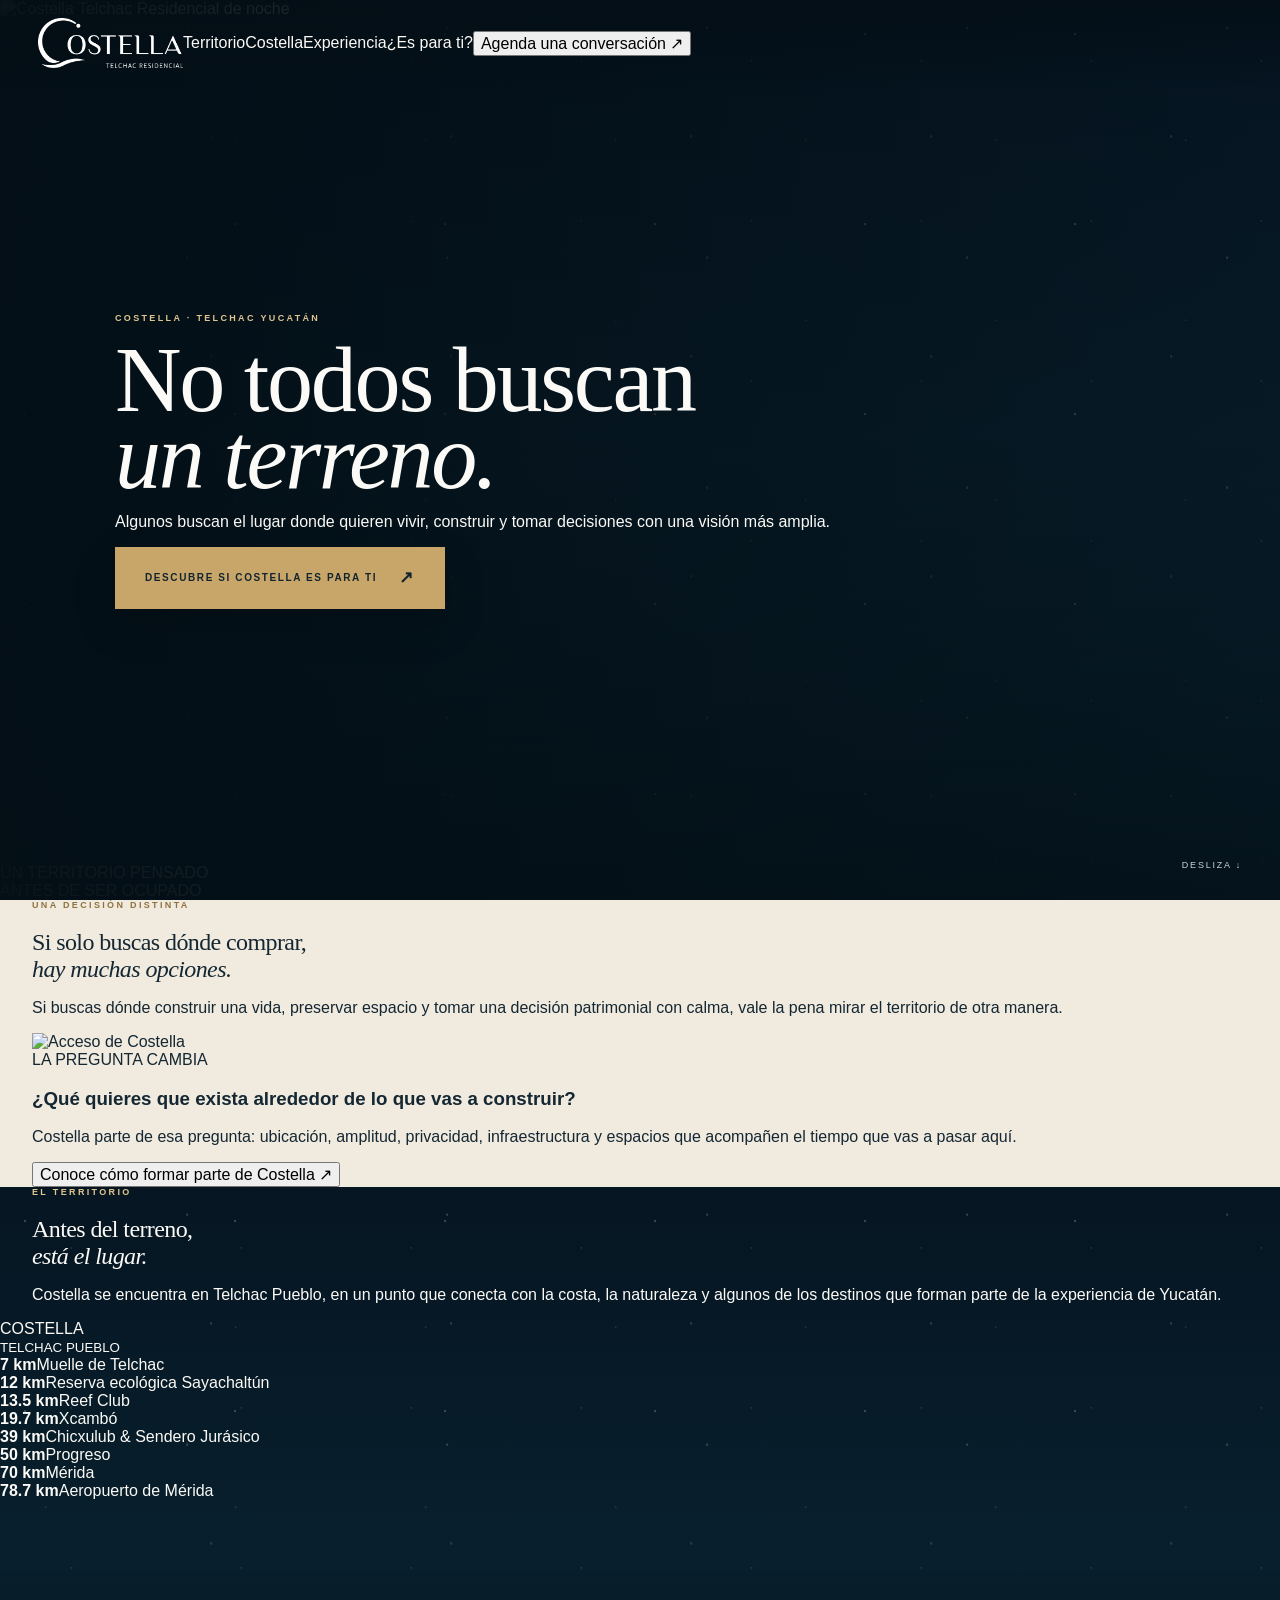
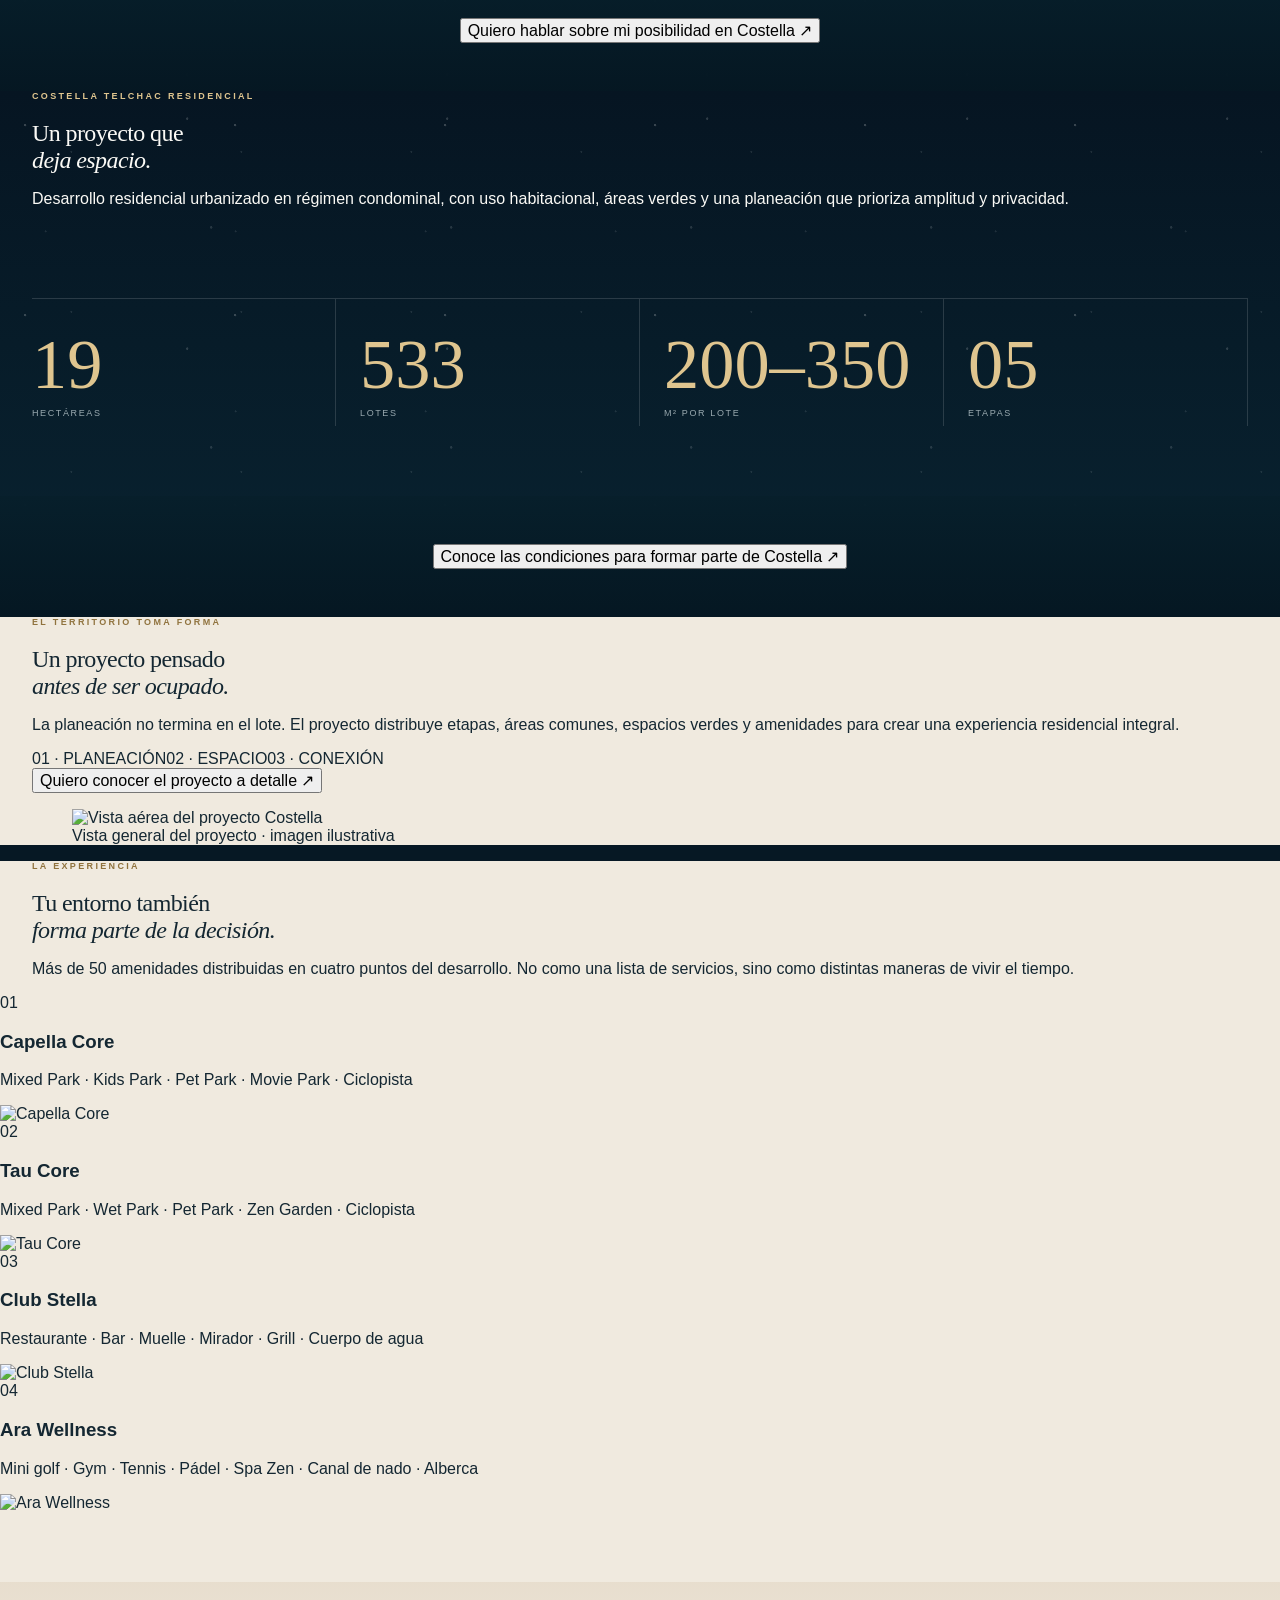
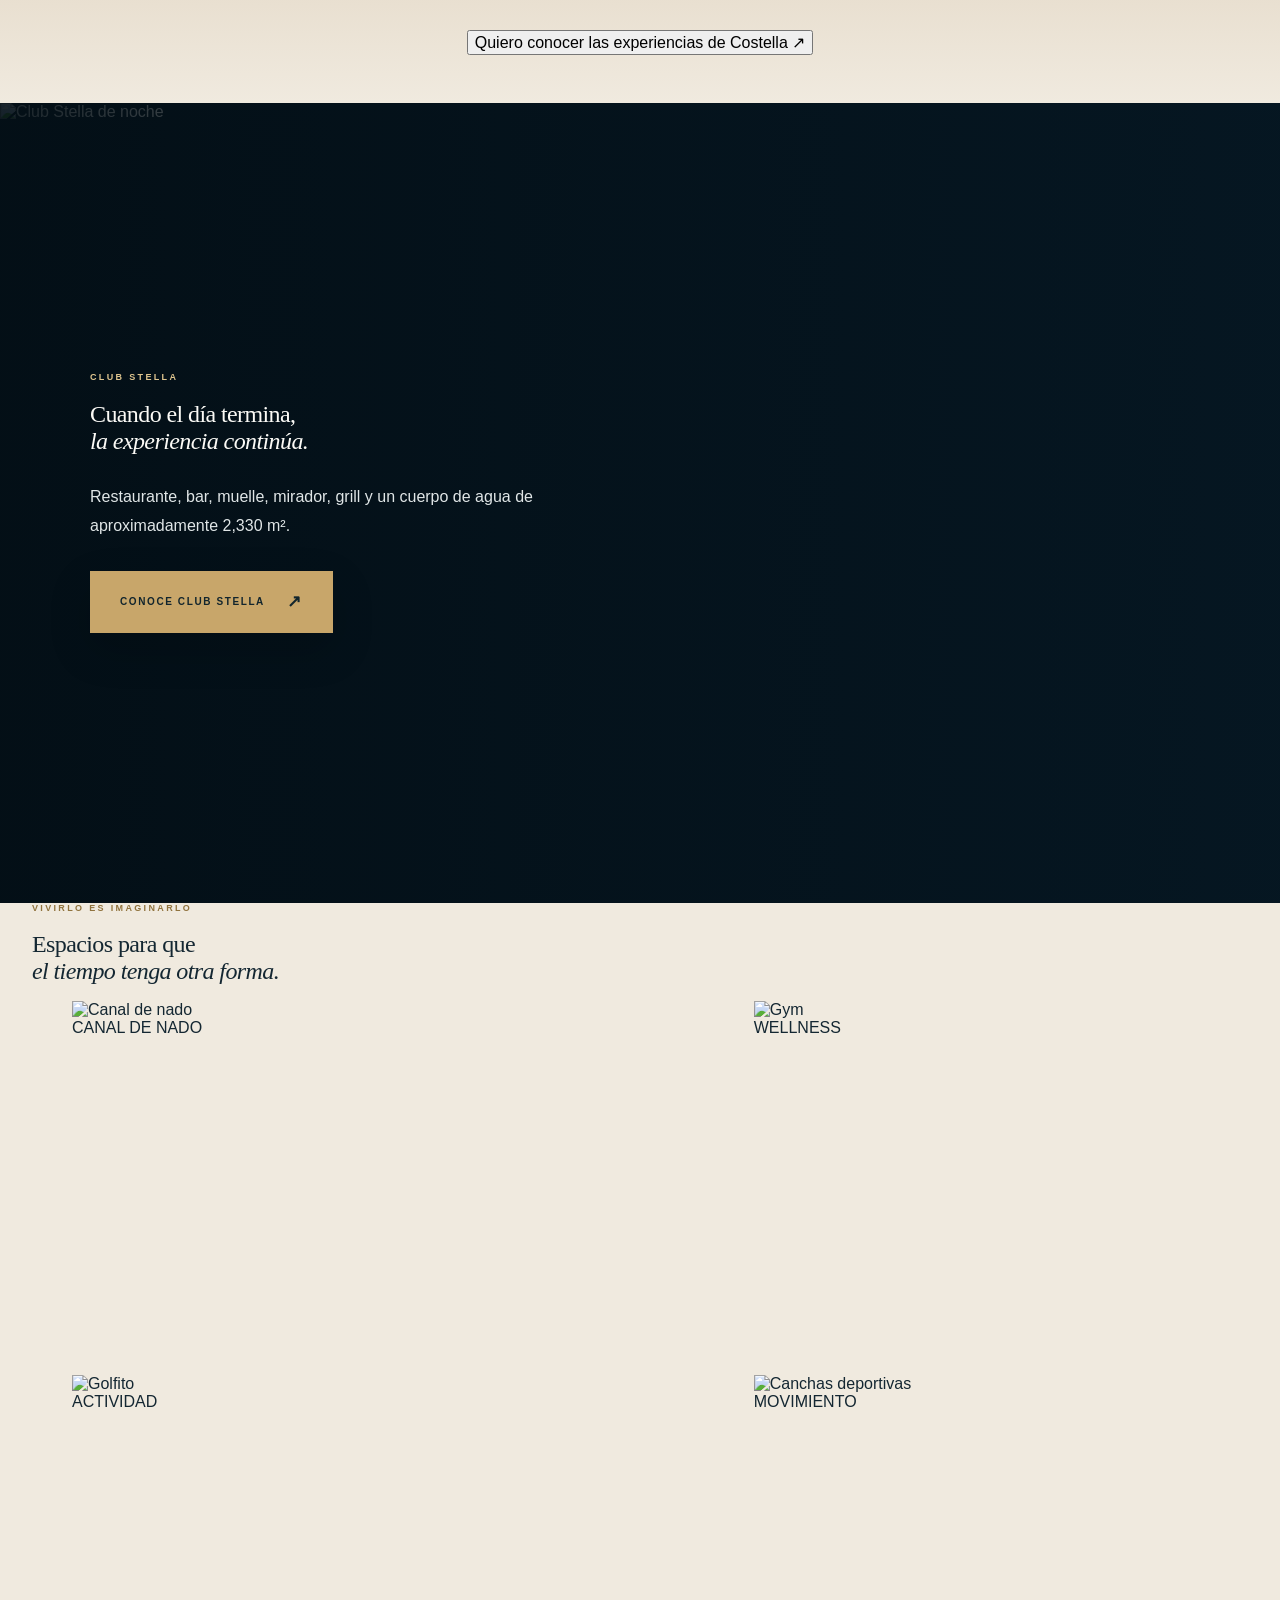
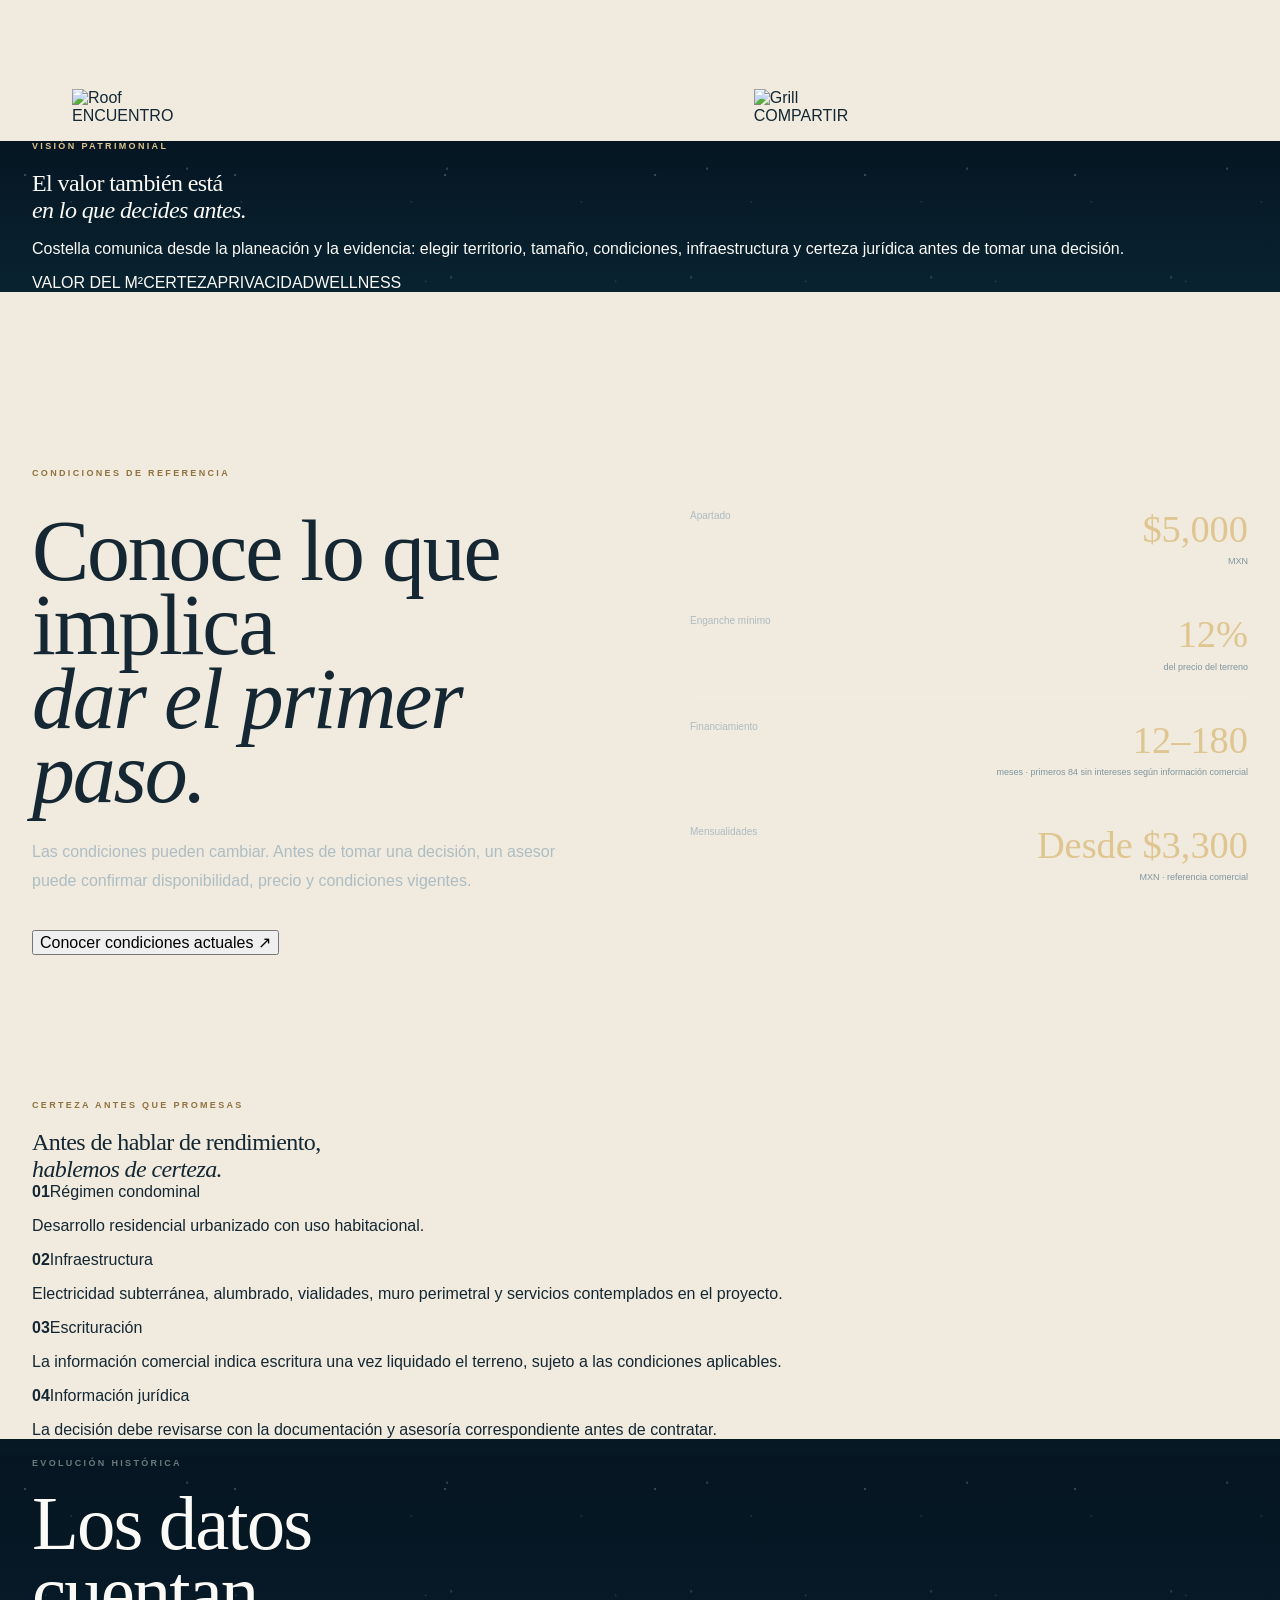
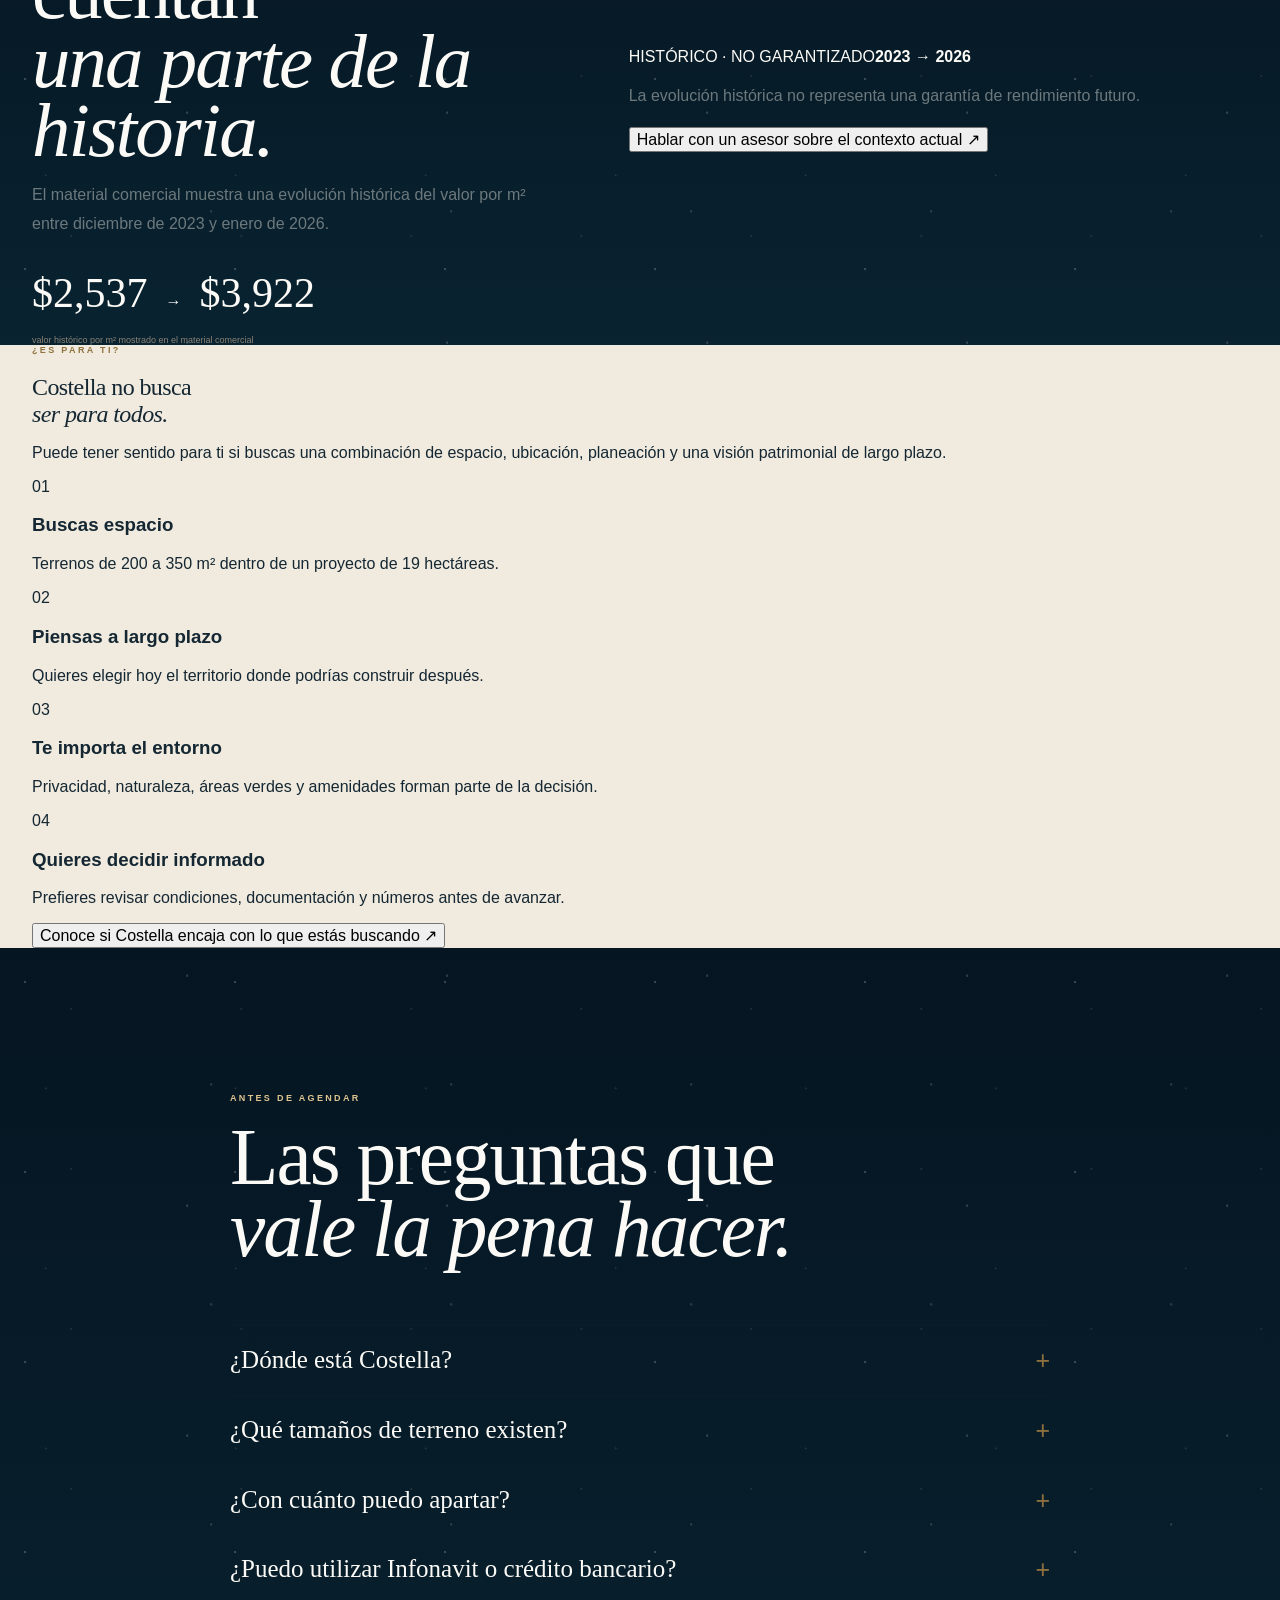
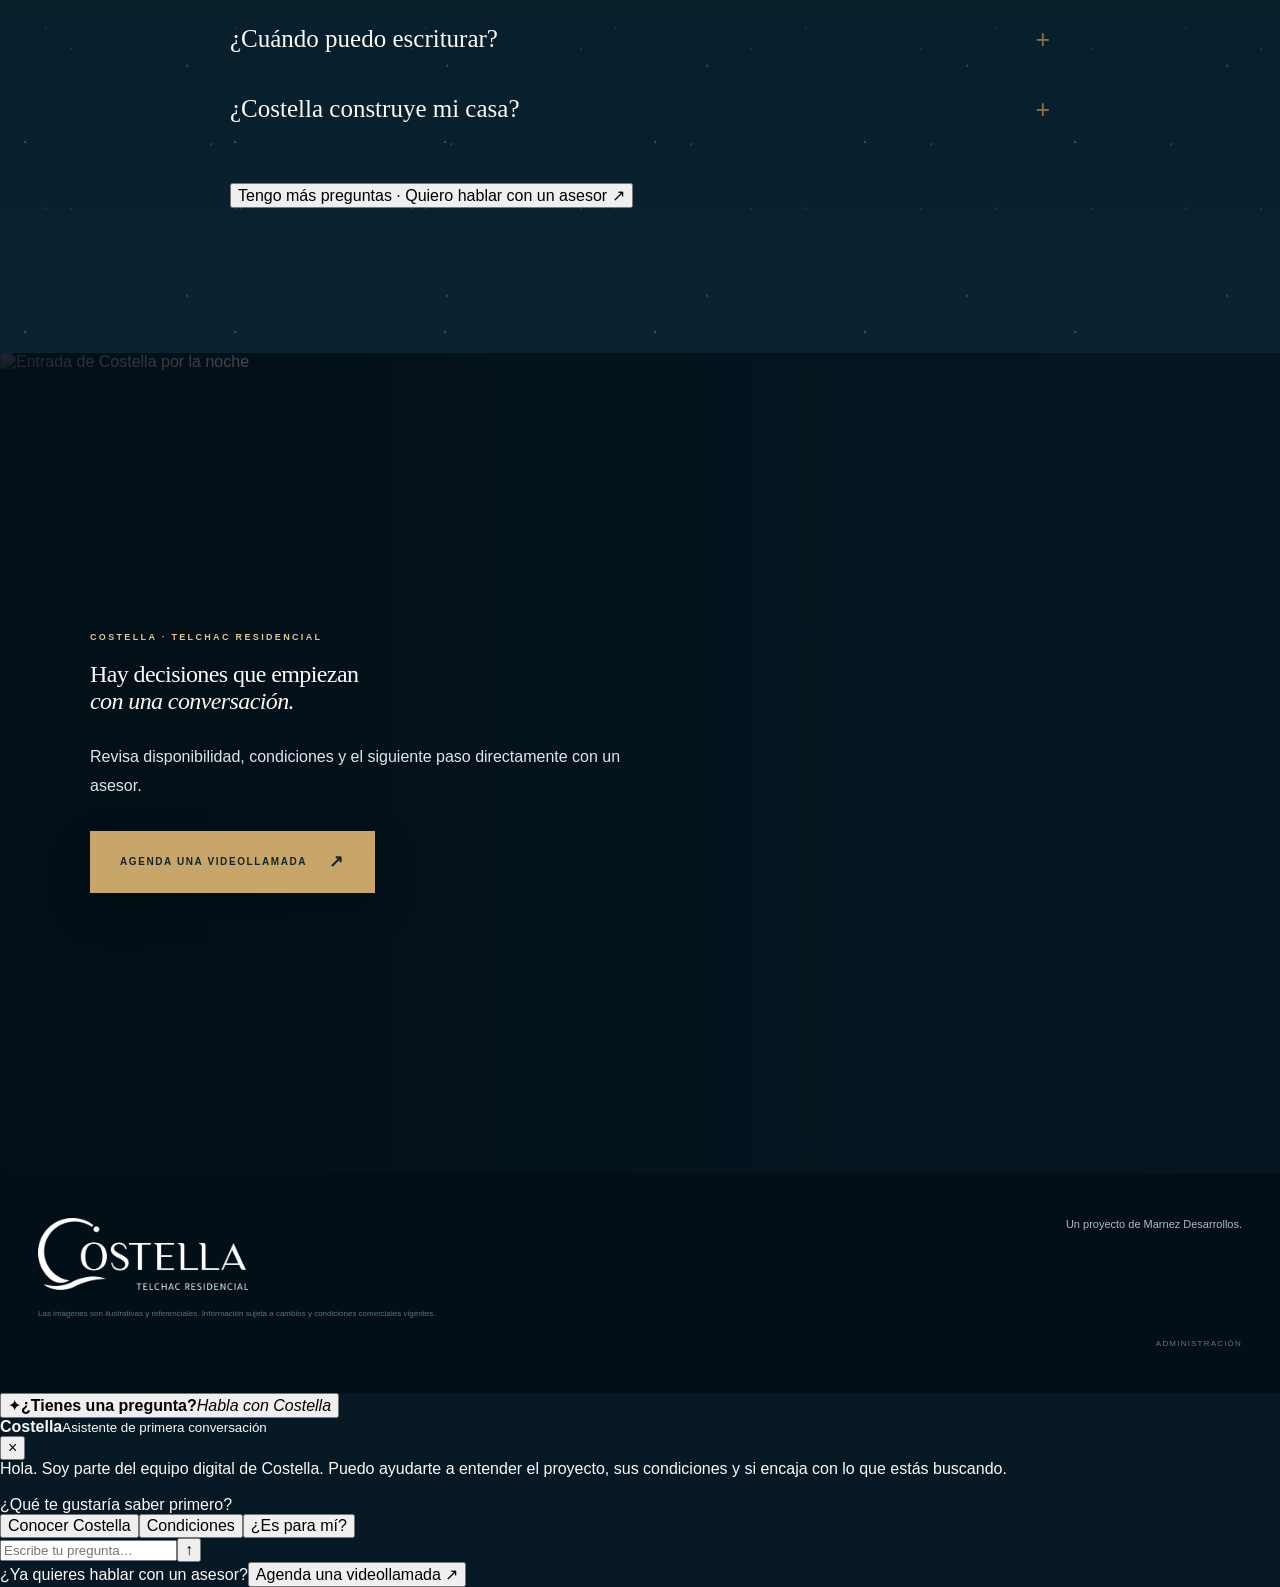
==== commit 9f9207e7: "Costella V6 - actualizar landing" ====
--- a/site/index.html
+++ b/site/index.html
@@ -2,136 +2,201 @@
 <html lang="es">
 <head>
 <meta charset="utf-8">
-<meta name="viewport" content="width=device-width, initial-scale=1">
-<meta name="description" content="Costella Telchac Residencial — un proyecto residencial en Telchac, Yucatán.">
+<meta name="viewport" content="width=device-width,initial-scale=1">
+<meta name="description" content="Costella Telchac Residencial. Un territorio para quienes eligen con visión.">
 <title>Costella · Telchac Residencial</title>
 <link rel="preconnect" href="https://fonts.googleapis.com">
 <link rel="preconnect" href="https://fonts.gstatic.com" crossorigin>
-<link href="https://fonts.googleapis.com/css2?family=Cormorant+Garamond:wght@400;500;600&family=DM+Sans:wght@400;500;600&display=swap" rel="stylesheet">
+<link href="https://fonts.googleapis.com/css2?family=Lora:ital,wght@0,400;0,500;1,400;1,500&family=Manrope:wght@400;500;600;700&display=swap" rel="stylesheet">
 <link rel="stylesheet" href="css/style.css">
 </head>
 <body>
 <header class="site-header" id="header">
   <a class="brand-logo" href="#top" aria-label="Costella inicio"><img src="assets/brand/costella-logo-white.png" alt="Costella Telchac Residencial"></a>
+  <nav class="top-nav" aria-label="Navegación principal">
+    <a href="#territorio">Territorio</a><a href="#costella">Costella</a><a href="#experiencia">Experiencia</a><a href="#criterios">¿Es para ti?</a>
+  </nav>
+  <button class="nav-book js-book">Agenda una conversación ↗</button>
 </header>
 
 <main id="top">
   <section class="hero section-night">
-    <img class="hero-media" src="assets/renders/entrada-nocturna.webp" alt="Entrada de Costella al anochecer">
-    <div class="hero-shade"></div>
+    <img class="hero-media" src="assets/renders/night/entrada-nocturna.webp" alt="Costella Telchac Residencial de noche">
+    <div class="hero-stars"></div><div class="hero-shade"></div>
     <div class="hero-content reveal">
-      <p class="eyebrow">TELCHAC · YUCATÁN</p>
-      <h1>Vivir en Telchac<br><em>es como estar siempre</em><br>de vacaciones.</h1>
-      <p class="lead">Un lugar para vivir el presente y comenzar a imaginar todo lo que viene.</p>
-      <button class="hero-cta js-book">AGENDAR UNA CITA <span>↗</span></button>
-    </div>
-    <div class="scroll-note">DESLIZA <span>↓</span></div>
-  </section>
-
-  <section class="editorial section-cream" id="intro">
-    <div class="container intro-copy reveal">
-      <p class="eyebrow dark">UNA VIDA DIFERENTE</p>
-      <h2>Hay lugares que cambian<br>tu forma de vivir.</h2>
-      <p>Costella nace en Telchac para quienes buscan un espacio donde la naturaleza, el descanso y el tiempo tengan otra manera de sentirse.</p>
-    </div>
-    <div class="image-strip container">
-      <figure class="image-card"><img class="lightboxable" src="assets/renders/club-stella.webp" alt="Club Stella"><figcaption>ESPACIOS PARA COMPARTIR <span>01</span></figcaption></figure>
-      <figure class="image-card tall"><img class="lightboxable" src="assets/renders/wet-park.webp" alt="Wet Park"><figcaption>TIEMPO PARA DISFRUTAR <span>02</span></figcaption></figure>
-      <figure class="image-card"><img class="lightboxable" src="assets/renders/spa.webp" alt="Spa Zen"><figcaption>PAUSA Y BIENESTAR <span>03</span></figcaption></figure>
-    </div>
-    <div class="section-cta light-cta"><button class="cta-primary cta-full js-book">Descubre Costella a tu propio ritmo · Quiero conocer Costella <span>↗</span></button></div>
-  </section>
-
-  <section class="location section-night" id="telchac">
-    <div class="location-copy reveal">
-      <p class="eyebrow">TELCHAC</p>
-      <h2>El punto de inicio<br><em>para disfrutar Yucatán.</em></h2>
-      <p>Costella se encuentra en Telchac Pueblo, con conexión a playas, naturaleza, zonas arqueológicas y destinos de la costa yucateca.</p>
-      <div class="distances">
+      <p class="eyebrow">COSTELLA · TELCHAC YUCATÁN</p>
+      <h1>No todos buscan<br><em>un terreno.</em></h1>
+      <p class="hero-sub">Algunos buscan el lugar donde quieren vivir, construir y tomar decisiones con una visión más amplia.</p>
+      <button class="hero-cta js-book">Descubre si Costella es para ti <span>↗</span></button>
+    </div>
+    <div class="hero-note">UN TERRITORIO PENSADO<br>ANTES DE SER OCUPADO</div>
+    <div class="scroll-note">DESLIZA ↓</div>
+  </section>
+
+  <section class="manifesto section-cream">
+    <div class="container narrow reveal">
+      <p class="eyebrow dark">UNA DECISIÓN DISTINTA</p>
+      <h2>Si solo buscas dónde comprar,<br><em>hay muchas opciones.</em></h2>
+      <p class="big-copy">Si buscas dónde construir una vida, preservar espacio y tomar una decisión patrimonial con calma, vale la pena mirar el territorio de otra manera.</p>
+    </div>
+    <div class="manifesto-grid container">
+      <div class="manifesto-image"><img src="assets/renders/day/caseta.webp" alt="Acceso de Costella"></div>
+      <div class="manifesto-card">
+        <span>LA PREGUNTA CAMBIA</span>
+        <h3>¿Qué quieres que exista alrededor de lo que vas a construir?</h3>
+        <p>Costella parte de esa pregunta: ubicación, amplitud, privacidad, infraestructura y espacios que acompañen el tiempo que vas a pasar aquí.</p>
+        <button class="text-link js-book">Conoce cómo formar parte de Costella <span>↗</span></button>
+      </div>
+    </div>
+  </section>
+
+  <section class="territory section-night" id="territorio">
+    <div class="container territory-head reveal">
+      <div><p class="eyebrow">EL TERRITORIO</p><h2>Antes del terreno,<br><em>está el lugar.</em></h2></div>
+      <p>Costella se encuentra en Telchac Pueblo, en un punto que conecta con la costa, la naturaleza y algunos de los destinos que forman parte de la experiencia de Yucatán.</p>
+    </div>
+    <div class="territory-split">
+      <div class="territory-map"><div class="map-ring"></div><div class="map-center">COSTELLA<br><small>TELCHAC PUEBLO</small></div></div>
+      <div class="distance-list">
         <div><strong>7 km</strong><span>Muelle de Telchac</span></div>
+        <div><strong>12 km</strong><span>Reserva ecológica Sayachaltún</span></div>
         <div><strong>13.5 km</strong><span>Reef Club</span></div>
+        <div><strong>19.7 km</strong><span>Xcambó</span></div>
         <div><strong>39 km</strong><span>Chicxulub & Sendero Jurásico</span></div>
         <div><strong>50 km</strong><span>Progreso</span></div>
         <div><strong>70 km</strong><span>Mérida</span></div>
-      </div>
-    </div>
-    <div class="location-visual"><img class="lightboxable" src="assets/renders/club-stella-aerea.webp" alt="Vista aérea de Costella y Club Stella"><div class="pending-label">MAPA DE UBICACIÓN<br><small>Disponible próximamente.</small></div></div>
-    <div class="section-cta dark-cta"><button class="cta-primary cta-full js-book">Conoce la ubicación y el proyecto · Hablar con un asesor <span>↗</span></button></div>
-  </section>
-
-  <section class="project section-night" id="costella">
+        <div><strong>78.7 km</strong><span>Aeropuerto de Mérida</span></div>
+      </div>
+    </div>
+    <div class="section-cta dark-cta"><button class="cta-wide js-book">Quiero hablar sobre mi posibilidad en Costella <span>↗</span></button></div>
+  </section>
+
+  <section class="costella section-night" id="costella">
     <div class="container reveal">
-      <div class="project-heading"><div><p class="eyebrow">COSTELLA TELCHAC RESIDENCIAL</p><h2>Tu espacio en Telchac.</h2></div><p>Un desarrollo residencial urbanizado en régimen condominal, pensado para construir tu propio espacio y disfrutar una experiencia integral.</p></div>
-      <div class="stat-grid">
-        <div><strong>19</strong><span>HECTÁREAS</span></div><div><strong>533</strong><span>LOTES</span></div><div><strong>200–350</strong><span>M² POR LOTE</span></div><div><strong>05</strong><span>ETAPAS</span></div>
-      </div>
-    </div>
-    <div class="section-cta dark-cta"><button class="cta-primary cta-full js-book">El primer paso puede comenzar hoy · Quiero recibir información <span>↗</span></button></div>
-  </section>
-
-  <section class="gallery section-cream" id="galeria">
-    <div class="container reveal">
-      <div class="section-head"><div><p class="eyebrow dark">GALERÍA</p><h2>Imagina tus días aquí.</h2></div><p>Renders del proyecto para visualizar las experiencias, espacios y amenidades de Costella.</p></div>
-      <div class="gallery-grid">
-        <figure class="gallery-item large"><img class="lightboxable" src="assets/renders/club-stella.webp" alt="Club Stella"><figcaption>CLUB STELLA</figcaption></figure>
-        <figure class="gallery-item"><img class="lightboxable" src="assets/renders/grill-nocturno.webp" alt="Área de grill nocturna"><figcaption>NOCHES PARA COMPARTIR</figcaption></figure>
-        <figure class="gallery-item"><img class="lightboxable" src="assets/renders/restaurante.webp" alt="Restaurante"><figcaption>RESTAURANTE</figcaption></figure>
-        <figure class="gallery-item wide"><img class="lightboxable" src="assets/renders/deportes.webp" alt="Áreas deportivas"><figcaption>ACTIVIDAD Y MOVIMIENTO</figcaption></figure>
-      </div>
-      <p class="image-hint">Toca o haz clic en cualquier imagen para verla a pantalla completa.</p>
-    </div>
-    <div class="section-cta light-cta"><button class="cta-primary cta-full js-book">Hay mucho más por descubrir · Quiero conocerlo <span>↗</span></button></div>
-  </section>
-
-  <section class="video-section section-night" id="video">
-    <div class="container reveal">
-      <div class="section-head video-head"><div><p class="eyebrow">COSTELLA EN VIDEO</p><h2>Conoce el proyecto<br><em>en movimiento.</em></h2></div><p>El video se cargará desde YouTube para mantener la landing ligera y evitar alojar archivos pesados.</p></div>
-      <div class="video-frame" id="videoFrame"><div class="video-placeholder"><span>VIDEO</span><strong>Próximamente</strong><small>El enlace de YouTube se configurará desde el administrador.</small></div><iframe id="youtubeFrame" title="Costella Telchac Residencial" loading="lazy" allow="accelerometer; autoplay; clipboard-write; encrypted-media; gyroscope; picture-in-picture; web-share" allowfullscreen hidden></iframe></div>
-    </div>
-    <div class="section-cta dark-cta"><button class="cta-primary cta-full js-book">¿Quieres conocer disponibilidad y condiciones actuales? · Hablar con un asesor <span>↗</span></button></div>
-  </section>
-
-  <section class="amenities section-cream" id="amenidades">
-    <div class="container reveal"><p class="eyebrow dark">AMENIDADES</p><h2>Más de 50 formas<br>de disfrutar tu tiempo.</h2><p class="max-copy">Distribuidas en cuatro puntos del desarrollo para crear diferentes maneras de vivir Costella.</p>
-      <div class="amenity-list">
-        <article><div><span>01</span><h3>CAPELLA CORE</h3><p>Mixed Park · Kids Park · Pet Park · Movie Park · Ciclopista</p></div><img class="lightboxable" src="assets/renders/capella.webp" alt="Capella Core"></article>
-        <article><div><span>02</span><h3>TAU CORE</h3><p>Mixed Park · Wet Park · Pet Park · Zen Garden · Ciclopista</p></div><img class="lightboxable" src="assets/renders/tau.webp" alt="Tau Core"></article>
-        <article><div><span>03</span><h3>CLUB STELLA</h3><p>Restaurante · Bar · Muelle · Mirador · Grill · Cuerpo de agua</p></div><img class="lightboxable" src="assets/renders/restaurante.webp" alt="Club Stella restaurante"></article>
-        <article><div><span>04</span><h3>ARA WELLNESS CENTER</h3><p>Mini golf · Gym · Tennis · Pádel · Spa Zen · Canal de nado · Alberca</p></div><img class="lightboxable" src="assets/renders/gym.webp" alt="Ara Wellness Center"></article>
-      </div>
-    </div>
-    <div class="section-cta light-cta"><button class="cta-primary cta-full js-book">Descubre las experiencias que forman parte de Costella · Quiero conocer las amenidades <span>↗</span></button></div>
-  </section>
-
-  <section class="feature section-image" id="club-stella">
-    <img src="assets/renders/club-nocturno.webp" alt="Club Stella de noche" class="feature-media">
-    <div class="feature-overlay"></div><div class="feature-content reveal"><p class="eyebrow">CLUB STELLA</p><h2>Donde los momentos<br><em>se encuentran.</em></h2><p>Restaurante, bar, muelle, mirador, grill y un cuerpo de agua de 2,330 m².</p><button class="cta-primary js-book">QUIERO CONOCERLO <span>↗</span></button></div>
-  </section>
-
-  <section class="three-words section-night"><div class="container three-grid"><div class="word"><span>01</span><h3>VIVE</h3><p>Un lugar para hacer espacio a lo que importa.</p></div><div class="word"><span>02</span><h3>DISFRUTA</h3><p>Más experiencias, más posibilidades, más tiempo.</p></div><div class="word"><span>03</span><h3>CONSTRUYE</h3><p>El primer paso hacia tu propio espacio en Telchac.</p></div></div><div class="section-cta dark-cta"><button class="cta-primary cta-full js-book">Tu proyecto comienza con una conversación · Hablar con un asesor <span>↗</span></button></div></section>
-
-  <section class="commercial section-night" id="terreno"><div class="container commercial-grid"><div class="reveal"><p class="eyebrow">TU TERRENO</p><h2>El primer paso hacia<br><em>tu espacio en Telchac.</em></h2><p>Conoce las condiciones comerciales y encuentra el terreno que se adapte a tu proyecto.</p><button class="cta-primary js-book">HABLAR CON UN ASESOR <span>↗</span></button></div><div class="commercial-data reveal"><div><span>Apartado</span><strong>$5,000</strong><small>MXN</small></div><div><span>Enganche mínimo</span><strong>12%</strong><small>del precio del terreno</small></div><div><span>Financiamiento</span><strong>12–180</strong><small>meses · primeros 84 sin intereses</small></div><div><span>Mensualidades</span><strong>Desde $3,300</strong><small>MXN</small></div></div></div></section>
-
-  <section class="history-section section-cream"><div class="container history-grid"><div class="reveal"><p class="eyebrow dark">EVOLUCIÓN HISTÓRICA</p><h2>Una inversión<br><em>con historia.</em></h2><p>Evolución histórica del valor por m² entre diciembre de 2023 y enero de 2026.</p><div class="history-values"><strong>$2,537</strong><span>→</span><strong>$3,922</strong><small>valor histórico por m² mostrado en el material comercial</small></div><p class="disclaimer">Información histórica proporcionada por el desarrollador. Consulta las condiciones comerciales vigentes.</p></div><div class="history-visual"><span>EVOLUCIÓN HISTÓRICA</span><strong>Aquí podrás consultar la evolución del valor por m².</strong><small>Este espacio queda preparado para integrar el gráfico definitivo desde el administrador.</small></div></div><div class="section-cta light-cta"><button class="cta-primary cta-full js-book">Conoce las condiciones comerciales vigentes · Solicitar información <span>↗</span></button></div></section>
-
-  <section class="stages section-night"><div class="container reveal"><p class="eyebrow">UN PROYECTO QUE CRECE</p><h2>Conoce sus cinco etapas.</h2><div class="stage-line"><div><b>01</b><span>VENDIDA</span></div><div><b>02</b><span>VENDIDA</span></div><div><b>03</b><span>DISPONIBLE</span></div><div><b>04</b><span>PRÓXIMAMENTE</span></div><div><b>05</b><span>PRÓXIMAMENTE</span></div></div></div><div class="section-cta dark-cta"><button class="cta-primary cta-full js-book">Consulta disponibilidad y opciones actuales · Quiero información <span>↗</span></button></div></section>
-
-  <section class="faq section-cream"><div class="container faq-inner"><p class="eyebrow dark">PREGUNTAS FRECUENTES</p><h2>Lo que necesitas saber.</h2><div class="faq-list">
-    <details><summary>¿A qué municipio pertenece Costella?</summary><p>Al municipio de Telchac Pueblo.</p></details>
-    <details><summary>¿Qué tamaños de terrenos existen?</summary><p>Desde 200 m² hasta 350 m².</p></details>
-    <details><summary>¿Con cuánto puedo apartar?</summary><p>El apartado indicado en el material es de $5,000 MXN.</p></details>
-    <details><summary>¿Puedo utilizar crédito bancario o Infonavit?</summary><p>El documento indica que la adquisición se realiza con recursos propios o mediante el financiamiento del proyecto.</p></details>
-    <details><summary>¿Cuándo puedo escriturar?</summary><p>Una vez liquidado el terreno, de acuerdo con la información proporcionada.</p></details>
-  </div><button class="cta-primary navy-cta js-book">QUIERO MÁS INFORMACIÓN <span>↗</span></button></div></section>
-
-  <section class="closing section-image"><img src="assets/renders/entrada-nocturna.webp" alt="Entrada de Costella de noche" class="feature-media"><div class="feature-overlay"></div><div class="feature-content reveal"><p class="eyebrow">COSTELLA · TELCHAC RESIDENCIAL</p><h2>Tu lugar en Telchac<br><em>puede comenzar aquí.</em></h2><div class="closing-actions"><button class="cta-primary js-book">AGENDAR UNA CITA <span>↗</span></button><button class="cta-secondary js-book">QUIERO RECIBIR INFORMACIÓN <span>↗</span></button></div></div></section>
+      <p class="eyebrow">COSTELLA TELCHAC RESIDENCIAL</p>
+      <div class="split-title"><h2>Un proyecto que<br><em>deja espacio.</em></h2><p>Desarrollo residencial urbanizado en régimen condominal, con uso habitacional, áreas verdes y una planeación que prioriza amplitud y privacidad.</p></div>
+      <div class="stat-grid"><div><strong>19</strong><span>HECTÁREAS</span></div><div><strong>533</strong><span>LOTES</span></div><div><strong>200–350</strong><span>M² POR LOTE</span></div><div><strong>05</strong><span>ETAPAS</span></div></div>
+    </div>
+    <div class="section-cta dark-cta"><button class="cta-wide js-book">Conoce las condiciones para formar parte de Costella <span>↗</span></button></div>
+  </section>
+
+  <section class="masterplan section-cream">
+    <div class="container master-grid">
+      <div class="master-copy reveal">
+        <p class="eyebrow dark">EL TERRITORIO TOMA FORMA</p>
+        <h2>Un proyecto pensado<br><em>antes de ser ocupado.</em></h2>
+        <p>La planeación no termina en el lote. El proyecto distribuye etapas, áreas comunes, espacios verdes y amenidades para crear una experiencia residencial integral.</p>
+        <div class="mini-facts"><span>01 · PLANEACIÓN</span><span>02 · ESPACIO</span><span>03 · CONEXIÓN</span></div>
+        <button class="text-link js-book">Quiero conocer el proyecto a detalle <span>↗</span></button>
+      </div>
+      <figure class="master-image"><img src="assets/renders/day/master-plan.webp" alt="Vista aérea del proyecto Costella"><figcaption>Vista general del proyecto · imagen ilustrativa</figcaption></figure>
+    </div>
+  </section>
+
+  <section class="experience section-cream" id="experiencia">
+    <div class="container reveal"><p class="eyebrow dark">LA EXPERIENCIA</p><h2>Tu entorno también<br><em>forma parte de la decisión.</em></h2><p class="section-intro">Más de 50 amenidades distribuidas en cuatro puntos del desarrollo. No como una lista de servicios, sino como distintas maneras de vivir el tiempo.</p></div>
+    <div class="experience-list">
+      <article><div class="exp-index">01</div><div><h3>Capella Core</h3><p>Mixed Park · Kids Park · Pet Park · Movie Park · Ciclopista</p></div><img src="assets/renders/day/parque.webp" alt="Capella Core"></article>
+      <article><div class="exp-index">02</div><div><h3>Tau Core</h3><p>Mixed Park · Wet Park · Pet Park · Zen Garden · Ciclopista</p></div><img src="assets/renders/day/piscina.webp" alt="Tau Core"></article>
+      <article><div class="exp-index">03</div><div><h3>Club Stella</h3><p>Restaurante · Bar · Muelle · Mirador · Grill · Cuerpo de agua</p></div><img src="assets/renders/day/restaurante.webp" alt="Club Stella"></article>
+      <article><div class="exp-index">04</div><div><h3>Ara Wellness</h3><p>Mini golf · Gym · Tennis · Pádel · Spa Zen · Canal de nado · Alberca</p></div><img src="assets/renders/day/wellness.webp" alt="Ara Wellness"></article>
+    </div>
+    <div class="section-cta light-cta"><button class="cta-wide js-book">Quiero conocer las experiencias de Costella <span>↗</span></button></div>
+  </section>
+
+  <section class="cinematic section-image">
+    <img src="assets/renders/night/club-nocturno.webp" alt="Club Stella de noche" class="feature-media">
+    <div class="feature-overlay"></div>
+    <div class="feature-content reveal"><p class="eyebrow">CLUB STELLA</p><h2>Cuando el día termina,<br><em>la experiencia continúa.</em></h2><p>Restaurante, bar, muelle, mirador, grill y un cuerpo de agua de aproximadamente 2,330 m².</p><button class="hero-cta js-book">Conoce Club Stella <span>↗</span></button></div>
+  </section>
+
+  <section class="day-gallery section-cream">
+    <div class="container reveal"><p class="eyebrow dark">VIVIRLO ES IMAGINARLO</p><h2>Espacios para que<br><em>el tiempo tenga otra forma.</em></h2></div>
+    <div class="gallery-grid container">
+      <figure class="g-wide"><img class="lightboxable" src="assets/renders/day/canal-nado.webp" alt="Canal de nado"><figcaption>CANAL DE NADO</figcaption></figure>
+      <figure><img class="lightboxable" src="assets/renders/day/gym.webp" alt="Gym"><figcaption>WELLNESS</figcaption></figure>
+      <figure><img class="lightboxable" src="assets/renders/day/golfito.webp" alt="Golfito"><figcaption>ACTIVIDAD</figcaption></figure>
+      <figure><img class="lightboxable" src="assets/renders/day/canchas.webp" alt="Canchas deportivas"><figcaption>MOVIMIENTO</figcaption></figure>
+      <figure><img class="lightboxable" src="assets/renders/day/roof.webp" alt="Roof"><figcaption>ENCUENTRO</figcaption></figure>
+      <figure class="g-wide"><img class="lightboxable" src="assets/renders/day/grill.webp" alt="Grill"><figcaption>COMPARTIR</figcaption></figure>
+    </div>
+  </section>
+
+  <section class="patrimonial section-night">
+    <div class="container patrimonial-grid reveal">
+      <div><p class="eyebrow">VISIÓN PATRIMONIAL</p><h2>El valor también está<br><em>en lo que decides antes.</em></h2></div>
+      <div><p>Costella comunica desde la planeación y la evidencia: elegir territorio, tamaño, condiciones, infraestructura y certeza jurídica antes de tomar una decisión.</p><div class="pillars"><span>VALOR DEL M²</span><span>CERTEZA</span><span>PRIVACIDAD</span><span>WELLNESS</span></div></div>
+    </div>
+  </section>
+
+  <section class="commercial section-cream" id="condiciones">
+    <div class="container commercial-grid reveal">
+      <div><p class="eyebrow dark">CONDICIONES DE REFERENCIA</p><h2>Conoce lo que implica<br><em>dar el primer paso.</em></h2><p>Las condiciones pueden cambiar. Antes de tomar una decisión, un asesor puede confirmar disponibilidad, precio y condiciones vigentes.</p><button class="btn-dark js-book">Conocer condiciones actuales <span>↗</span></button></div>
+      <div class="commercial-data">
+        <div><span>Apartado</span><strong>$5,000</strong><small>MXN</small></div>
+        <div><span>Enganche mínimo</span><strong>12%</strong><small>del precio del terreno</small></div>
+        <div><span>Financiamiento</span><strong>12–180</strong><small>meses · primeros 84 sin intereses según información comercial</small></div>
+        <div><span>Mensualidades</span><strong>Desde $3,300</strong><small>MXN · referencia comercial</small></div>
+      </div>
+    </div>
+  </section>
+
+  <section class="certainty section-cream">
+    <div class="container certainty-grid reveal">
+      <div><p class="eyebrow dark">CERTEZA ANTES QUE PROMESAS</p><h2>Antes de hablar de rendimiento,<br><em>hablemos de certeza.</em></h2></div>
+      <div class="certainty-list"><div><b>01</b><span>Régimen condominal</span><p>Desarrollo residencial urbanizado con uso habitacional.</p></div><div><b>02</b><span>Infraestructura</span><p>Electricidad subterránea, alumbrado, vialidades, muro perimetral y servicios contemplados en el proyecto.</p></div><div><b>03</b><span>Escrituración</span><p>La información comercial indica escritura una vez liquidado el terreno, sujeto a las condiciones aplicables.</p></div><div><b>04</b><span>Información jurídica</span><p>La decisión debe revisarse con la documentación y asesoría correspondiente antes de contratar.</p></div></div>
+    </div>
+  </section>
+
+  <section class="history section-night">
+    <div class="container history-grid reveal">
+      <div><p class="eyebrow">EVOLUCIÓN HISTÓRICA</p><h2>Los datos cuentan<br><em>una parte de la historia.</em></h2><p>El material comercial muestra una evolución histórica del valor por m² entre diciembre de 2023 y enero de 2026.</p><div class="history-values"><strong>$2,537</strong><span>→</span><strong>$3,922</strong><small>valor histórico por m² mostrado en el material comercial</small></div></div>
+      <div class="history-card"><span>HISTÓRICO · NO GARANTIZADO</span><strong>2023 → 2026</strong><p>La evolución histórica no representa una garantía de rendimiento futuro.</p><button class="text-link light js-book">Hablar con un asesor sobre el contexto actual <span>↗</span></button></div>
+    </div>
+  </section>
+
+  <section class="criteria section-cream" id="criterios">
+    <div class="container criteria-wrap reveal">
+      <div class="criteria-head"><p class="eyebrow dark">¿ES PARA TI?</p><h2>Costella no busca<br><em>ser para todos.</em></h2><p>Puede tener sentido para ti si buscas una combinación de espacio, ubicación, planeación y una visión patrimonial de largo plazo.</p></div>
+      <div class="criteria-list"><div><span>01</span><h3>Buscas espacio</h3><p>Terrenos de 200 a 350 m² dentro de un proyecto de 19 hectáreas.</p></div><div><span>02</span><h3>Piensas a largo plazo</h3><p>Quieres elegir hoy el territorio donde podrías construir después.</p></div><div><span>03</span><h3>Te importa el entorno</h3><p>Privacidad, naturaleza, áreas verdes y amenidades forman parte de la decisión.</p></div><div><span>04</span><h3>Quieres decidir informado</h3><p>Prefieres revisar condiciones, documentación y números antes de avanzar.</p></div></div>
+      <button class="cta-wide navy js-book">Conoce si Costella encaja con lo que estás buscando <span>↗</span></button>
+    </div>
+  </section>
+
+  <section class="faq section-night">
+    <div class="container faq-inner reveal"><p class="eyebrow">ANTES DE AGENDAR</p><h2>Las preguntas que<br><em>vale la pena hacer.</em></h2><div class="faq-list">
+      <details><summary>¿Dónde está Costella?</summary><p>En Telchac Pueblo, Yucatán.</p></details>
+      <details><summary>¿Qué tamaños de terreno existen?</summary><p>La información comercial indica terrenos de 200 a 350 m².</p></details>
+      <details><summary>¿Con cuánto puedo apartar?</summary><p>El apartado indicado en la información comercial es de $5,000 MXN.</p></details>
+      <details><summary>¿Puedo utilizar Infonavit o crédito bancario?</summary><p>La información disponible indica que no se contempla Infonavit ni crédito bancario para la adquisición; se manejan recursos propios o el financiamiento del proyecto.</p></details>
+      <details><summary>¿Cuándo puedo escriturar?</summary><p>La información comercial indica que puede escriturarse una vez liquidado el terreno, sujeto a las condiciones aplicables.</p></details>
+      <details><summary>¿Costella construye mi casa?</summary><p>La información disponible presenta a Costella como un desarrollo de terrenos. La construcción no se presenta como un servicio ofrecido actualmente por Marnez Desarrollos.</p></details>
+    </div><button class="cta-wide js-book">Tengo más preguntas · Quiero hablar con un asesor <span>↗</span></button></div>
+  </section>
+
+  <section class="closing section-image">
+    <img src="assets/renders/night/entrada-nocturna.webp" alt="Entrada de Costella por la noche" class="feature-media"><div class="feature-overlay"></div>
+    <div class="feature-content reveal"><p class="eyebrow">COSTELLA · TELCHAC RESIDENCIAL</p><h2>Hay decisiones que empiezan<br><em>con una conversación.</em></h2><p>Revisa disponibilidad, condiciones y el siguiente paso directamente con un asesor.</p><button class="hero-cta js-book">Agenda una videollamada <span>↗</span></button></div>
+  </section>
 </main>
 
 <footer class="footer"><div><img src="assets/brand/costella-logo-white.png" alt="Costella Telchac Residencial" class="footer-logo"></div><p>Un proyecto de Marnez Desarrollos.</p><small>Las imágenes son ilustrativas y referenciales. Información sujeta a cambios y condiciones comerciales vigentes.</small><a class="admin-link" href="admin.html">Administración</a></footer>
-<a class="floating-whatsapp" id="floatingWhatsapp" href="#" target="_blank" rel="noopener" aria-label="Contactar por WhatsApp"><span class="wa-icon">◔</span><span>WHATSAPP</span></a>
+
+<button class="ai-fab" id="aiFab" type="button" aria-label="Hablar con el asistente de Costella"><span>✦</span><strong>¿Tienes una pregunta?</strong><em>Habla con Costella</em></button>
 
 <div class="lightbox" id="lightbox" aria-hidden="true"><button class="lightbox-close" type="button" aria-label="Cerrar">×</button><img id="lightboxImage" src="" alt=""><p id="lightboxCaption"></p></div>
-<div class="modal" id="leadModal" aria-hidden="true"><div class="modal-backdrop" onclick="closeLead()"></div><div class="modal-card"><button class="modal-close" onclick="closeLead()">×</button><div id="leadFormView"><p class="eyebrow dark">TU SIGUIENTE PASO</p><h2>Conoce Costella.</h2><p>Déjanos tus datos y un asesor podrá orientarte sobre disponibilidad, condiciones y opciones de financiamiento.</p><form id="leadForm"><label>Nombre completo<input required name="name" autocomplete="name"></label><label>WhatsApp<input required name="phone" type="tel" autocomplete="tel"></label><label>Email<input required name="email" type="email" autocomplete="email"></label><label>¿Qué buscas?<select name="interest"><option>Invertir</option><option>Construir mi hogar</option><option>Casa de descanso</option><option>Quiero conocer</option></select></label><label>¿Cuándo te gustaría avanzar?<select name="timing"><option>Estoy explorando</option><option>Este mes</option><option>1–3 meses</option><option>3–6 meses</option></select></label><button class="btn btn-navy" type="submit">CONTINUAR</button></form></div><div id="successView" hidden><p class="eyebrow dark">REGISTRO RECIBIDO</p><h2>Tu siguiente paso comienza aquí.</h2><p>Ahora puedes solicitar una videollamada o pedir que un asesor te contacte.</p><div class="stack-actions"><a class="btn btn-navy" id="bookingLink" href="#" target="_blank" rel="noopener">AGENDAR VIDEOLLAMADA</a><a class="btn btn-outline" id="whatsappLink" href="#" target="_blank" rel="noopener">QUIERO QUE ME CONTACTEN</a></div></div></div></div>
+
+<div class="chat" id="chat" aria-hidden="true">
+  <div class="chat-backdrop" id="chatBackdrop"></div>
+  <section class="chat-panel" aria-label="Asistente Costella">
+    <header class="chat-header"><div><span class="chat-dot"></span><div><strong>Costella</strong><small>Asistente de primera conversación</small></div></div><button id="chatClose" aria-label="Cerrar chat">×</button></header>
+    <div class="chat-messages" id="chatMessages"><div class="chat-bubble assistant">Hola. Soy parte del equipo digital de Costella. Puedo ayudarte a entender el proyecto, sus condiciones y si encaja con lo que estás buscando.<br><br>¿Qué te gustaría saber primero?</div></div>
+    <div class="chat-suggestions"><button data-msg="Quiero conocer Costella">Conocer Costella</button><button data-msg="Quiero saber cuánto necesito para empezar">Condiciones</button><button data-msg="Quiero saber si es para mí">¿Es para mí?</button></div>
+    <form class="chat-form" id="chatForm"><input id="chatInput" autocomplete="off" placeholder="Escribe tu pregunta…" aria-label="Escribe tu pregunta"><button type="submit" aria-label="Enviar">↑</button></form>
+    <div class="chat-book"><span>¿Ya quieres hablar con un asesor?</span><button class="js-book">Agenda una videollamada ↗</button></div>
+  </section>
+</div>
+
 <script src="js/config.js"></script><script src="js/main.js"></script>
 </body>
 </html>
